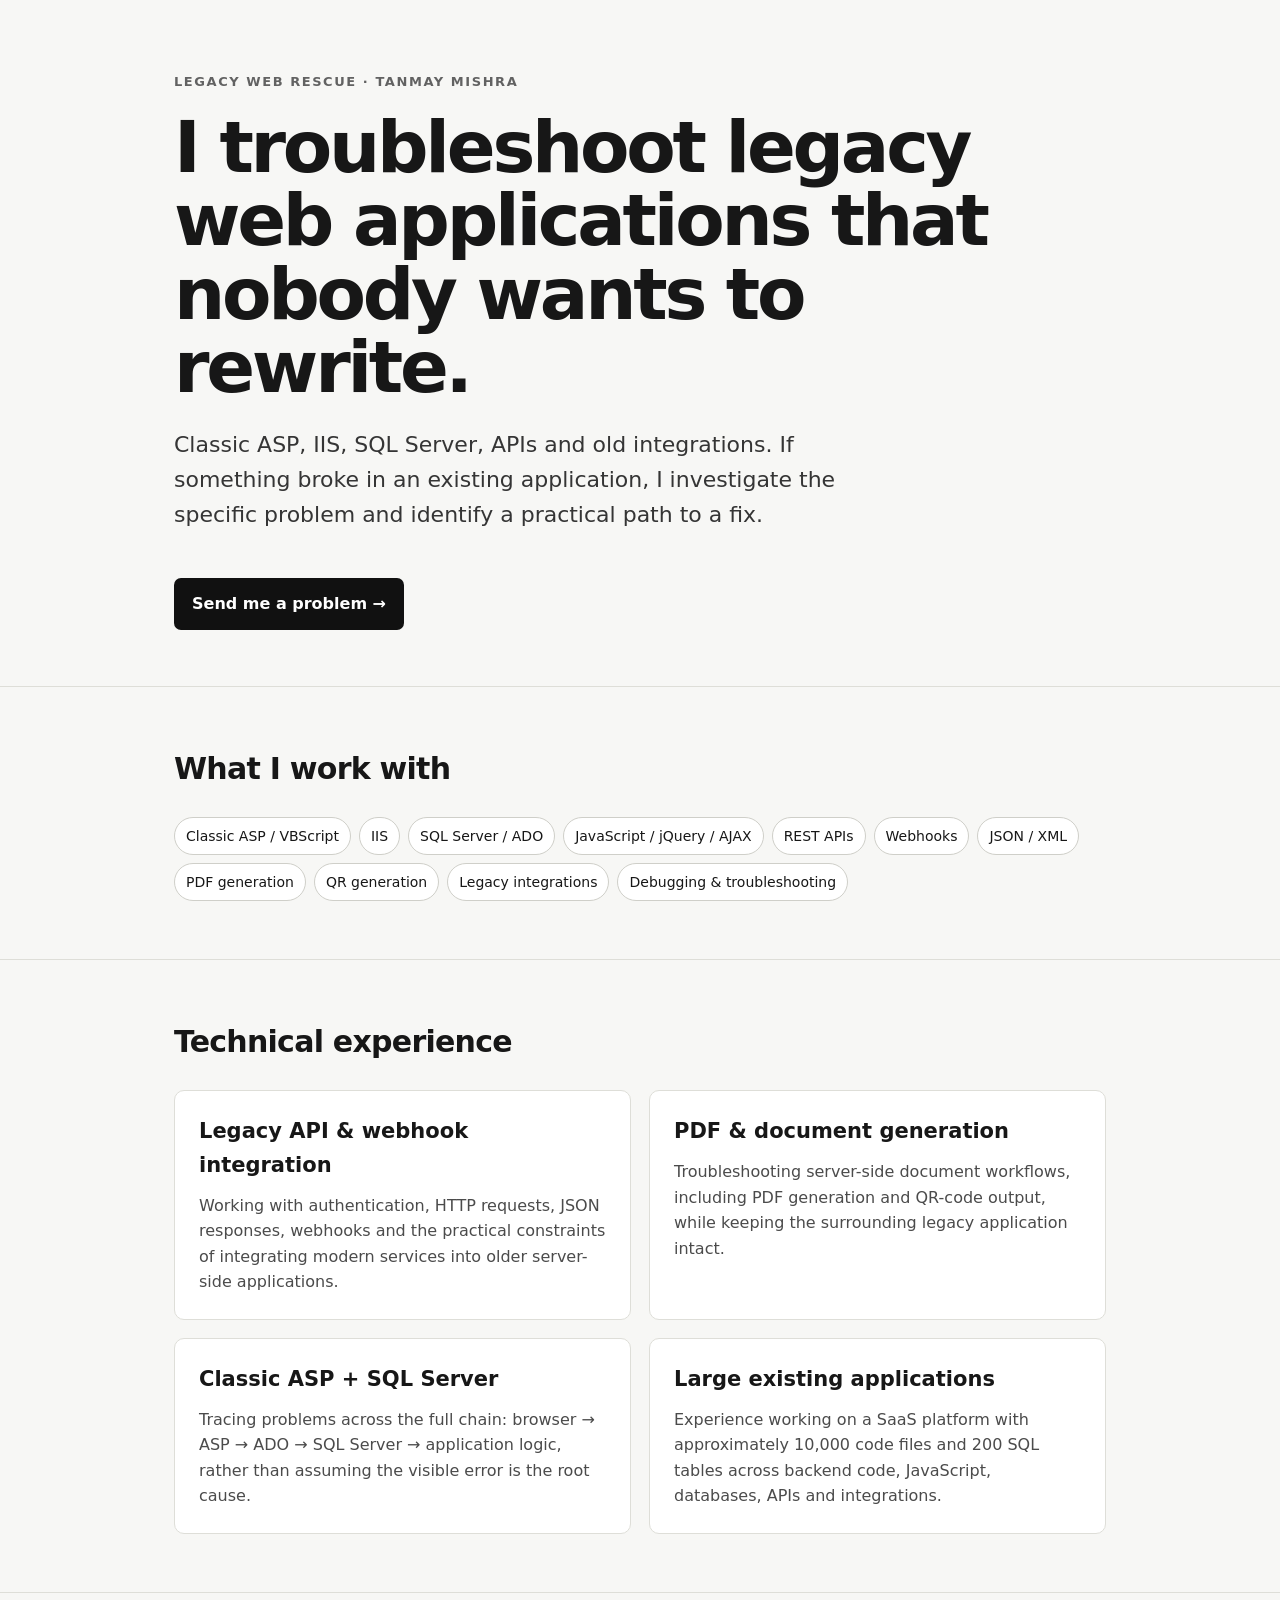
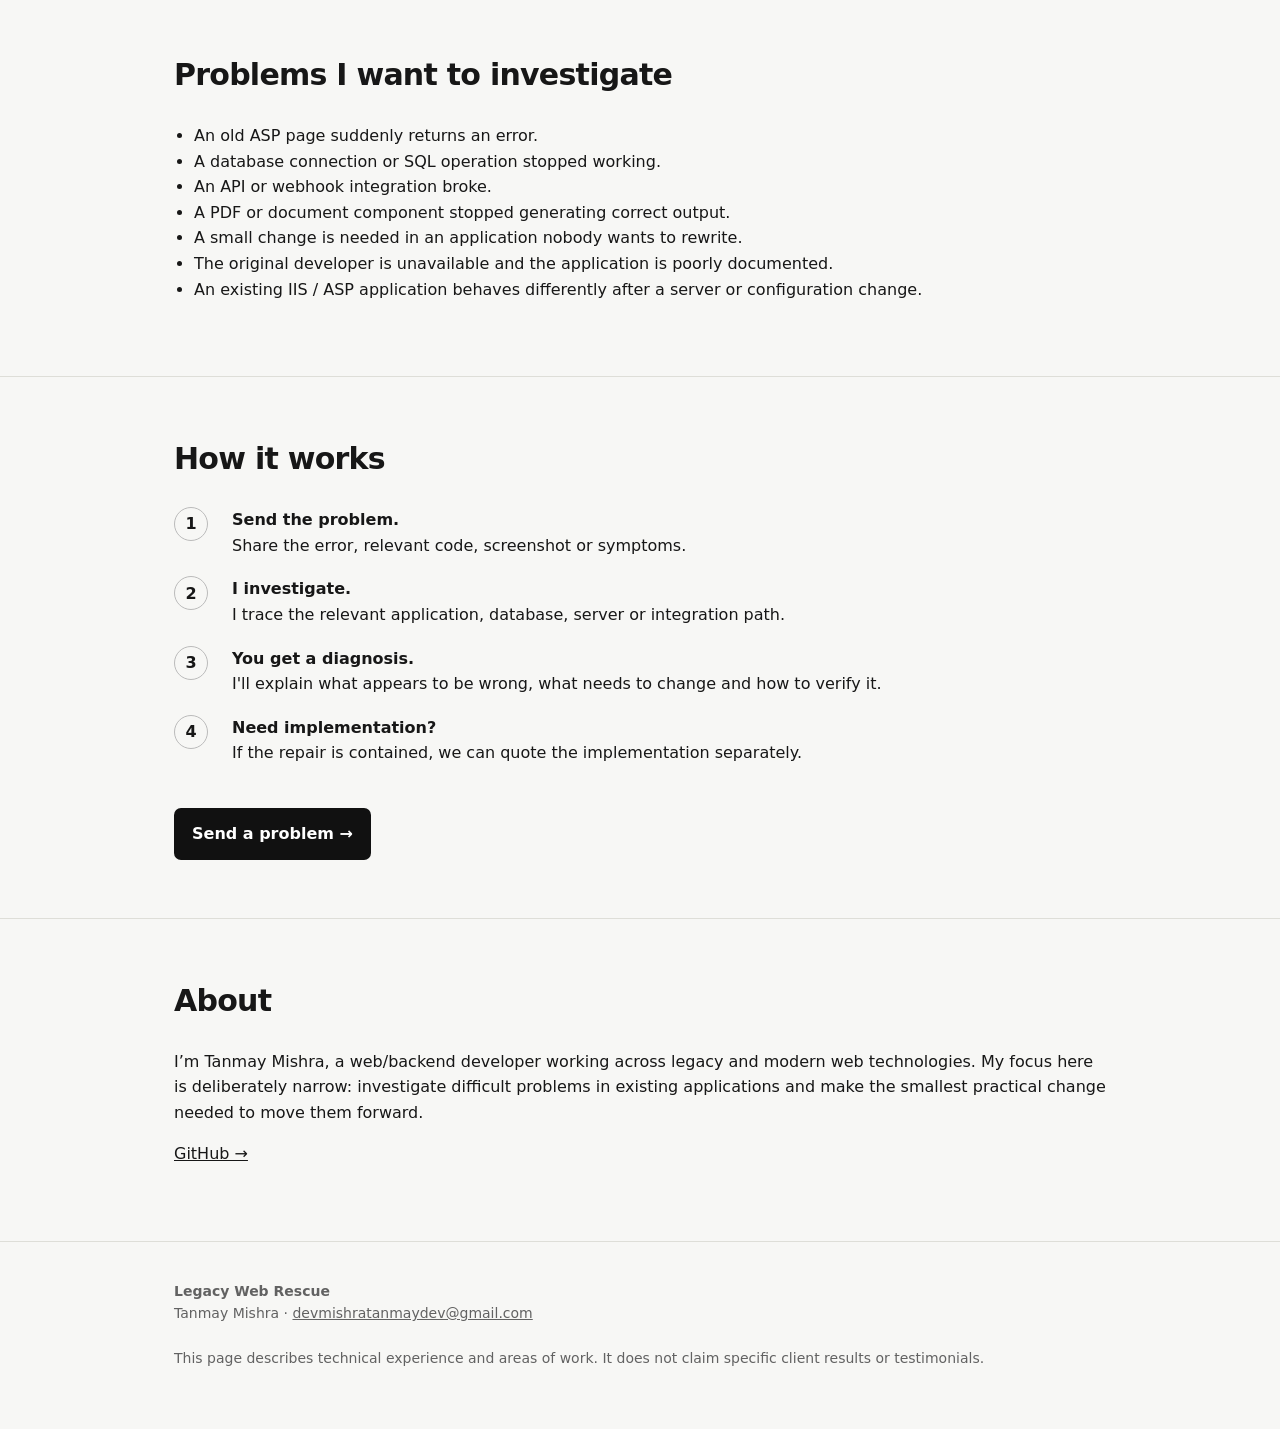
==== index.html @ bb003bd9 "Portfolio first version" ====
<!doctype html>
<html lang="en">
<head>
  <meta charset="utf-8">
  <meta name="viewport" content="width=device-width, initial-scale=1">
  <title>Legacy Web Rescue — Tanmay Mishra</title>
  <meta name="description" content="Troubleshooting difficult Classic ASP, IIS, SQL Server and legacy web application problems.">
  <style>
    :root { --bg:#f7f7f5; --ink:#171717; --muted:#626262; --card:#fff; --line:#deded8; --accent:#111; }
    * { box-sizing:border-box; }
    body { margin:0; font-family:Inter,system-ui,-apple-system,BlinkMacSystemFont,"Segoe UI",sans-serif; color:var(--ink); background:var(--bg); line-height:1.6; }
    .wrap { max-width:980px; margin:auto; padding:0 24px; }
    header { padding:72px 0 56px; border-bottom:1px solid var(--line); }
    .eyebrow { font-size:13px; font-weight:700; letter-spacing:.12em; text-transform:uppercase; color:var(--muted); }
    h1 { font-size:clamp(42px,7vw,72px); line-height:1.02; letter-spacing:-.045em; margin:18px 0 22px; max-width:820px; }
    .lead { font-size:22px; max-width:720px; color:#353535; }
    .cta { display:inline-block; margin-top:24px; padding:13px 18px; background:var(--accent); color:white; text-decoration:none; border-radius:7px; font-weight:700; }
    section { padding:58px 0; border-bottom:1px solid var(--line); }
    h2 { font-size:30px; letter-spacing:-.025em; margin:0 0 24px; }
    h3 { margin:0 0 10px; font-size:21px; }
    .grid { display:grid; grid-template-columns:repeat(2,1fr); gap:18px; }
    .card { background:var(--card); border:1px solid var(--line); border-radius:10px; padding:24px; }
    .card p { margin:8px 0 0; color:#4b4b4b; }
    ul { padding-left:20px; }
    .tags { display:flex; flex-wrap:wrap; gap:8px; }
    .tag { border:1px solid #cfcfc9; background:#fff; border-radius:999px; padding:7px 11px; font-size:14px; }
    .steps { counter-reset:step; }
    .step { display:grid; grid-template-columns:42px 1fr; gap:16px; margin:18px 0; }
    .num { width:34px; height:34px; border:1px solid #bbb; border-radius:50%; display:grid; place-items:center; font-weight:700; }
    footer { padding:38px 0 60px; color:var(--muted); font-size:14px; }
    a { color:inherit; }
    @media(max-width:700px){ .grid{grid-template-columns:1fr;} header{padding-top:48px;} .lead{font-size:19px;} }
  </style>
</head>
<body>
<header>
  <div class="wrap">
    <div class="eyebrow">Legacy Web Rescue · Tanmay Mishra</div>
    <h1>I troubleshoot legacy web applications that nobody wants to rewrite.</h1>
    <p class="lead">Classic ASP, IIS, SQL Server, APIs and old integrations. If something broke in an existing application, I investigate the specific problem and identify a practical path to a fix.</p>
    <a class="cta" href="mailto:devmishratanmaydev@gmail.com?subject=Legacy%20Web%20Problem">Send me a problem →</a>
  </div>
</header>

<section>
  <div class="wrap">
    <h2>What I work with</h2>
    <div class="tags">
      <span class="tag">Classic ASP / VBScript</span><span class="tag">IIS</span>
      <span class="tag">SQL Server / ADO</span><span class="tag">JavaScript / jQuery / AJAX</span>
      <span class="tag">REST APIs</span><span class="tag">Webhooks</span>
      <span class="tag">JSON / XML</span><span class="tag">PDF generation</span>
      <span class="tag">QR generation</span><span class="tag">Legacy integrations</span>
      <span class="tag">Debugging & troubleshooting</span>
    </div>
  </div>
</section>

<section>
  <div class="wrap">
    <h2>Technical experience</h2>
    <div class="grid">
      <article class="card">
        <h3>Legacy API & webhook integration</h3>
        <p>Working with authentication, HTTP requests, JSON responses, webhooks and the practical constraints of integrating modern services into older server-side applications.</p>
      </article>
      <article class="card">
        <h3>PDF & document generation</h3>
        <p>Troubleshooting server-side document workflows, including PDF generation and QR-code output, while keeping the surrounding legacy application intact.</p>
      </article>
      <article class="card">
        <h3>Classic ASP + SQL Server</h3>
        <p>Tracing problems across the full chain: browser → ASP → ADO → SQL Server → application logic, rather than assuming the visible error is the root cause.</p>
      </article>
      <article class="card">
        <h3>Large existing applications</h3>
        <p>Experience working on a SaaS platform with approximately 10,000 code files and 200 SQL tables across backend code, JavaScript, databases, APIs and integrations.</p>
      </article>
    </div>
  </div>
</section>

<section>
  <div class="wrap">
    <h2>Problems I want to investigate</h2>
    <ul>
      <li>An old ASP page suddenly returns an error.</li>
      <li>A database connection or SQL operation stopped working.</li>
      <li>An API or webhook integration broke.</li>
      <li>A PDF or document component stopped generating correct output.</li>
      <li>A small change is needed in an application nobody wants to rewrite.</li>
      <li>The original developer is unavailable and the application is poorly documented.</li>
      <li>An existing IIS / ASP application behaves differently after a server or configuration change.</li>
    </ul>
  </div>
</section>

<section>
  <div class="wrap">
    <h2>How it works</h2>
    <div class="steps">
      <div class="step"><div class="num">1</div><div><strong>Send the problem.</strong><br>Share the error, relevant code, screenshot or symptoms.</div></div>
      <div class="step"><div class="num">2</div><div><strong>I investigate.</strong><br>I trace the relevant application, database, server or integration path.</div></div>
      <div class="step"><div class="num">3</div><div><strong>You get a diagnosis.</strong><br>I'll explain what appears to be wrong, what needs to change and how to verify it.</div></div>
      <div class="step"><div class="num">4</div><div><strong>Need implementation?</strong><br>If the repair is contained, we can quote the implementation separately.</div></div>
    </div>
    <a class="cta" href="mailto:devmishratanmaydev@gmail.com?subject=Legacy%20Web%20Problem">Send a problem →</a>
  </div>
</section>

<section>
  <div class="wrap">
    <h2>About</h2>
    <p>I’m Tanmay Mishra, a web/backend developer working across legacy and modern web technologies. My focus here is deliberately narrow: investigate difficult problems in existing applications and make the smallest practical change needed to move them forward.</p>
    <p><a href="https://github.com/TanmayMishra22" target="_blank" rel="noopener">GitHub →</a></p>
  </div>
</section>

<footer>
  <div class="wrap">
    <strong>Legacy Web Rescue</strong><br>
    Tanmay Mishra · <a href="mailto:devmishratanmaydev@gmail.com">devmishratanmaydev@gmail.com</a><br><br>
    This page describes technical experience and areas of work. It does not claim specific client results or testimonials.
  </div>
</footer>
</body>
</html>
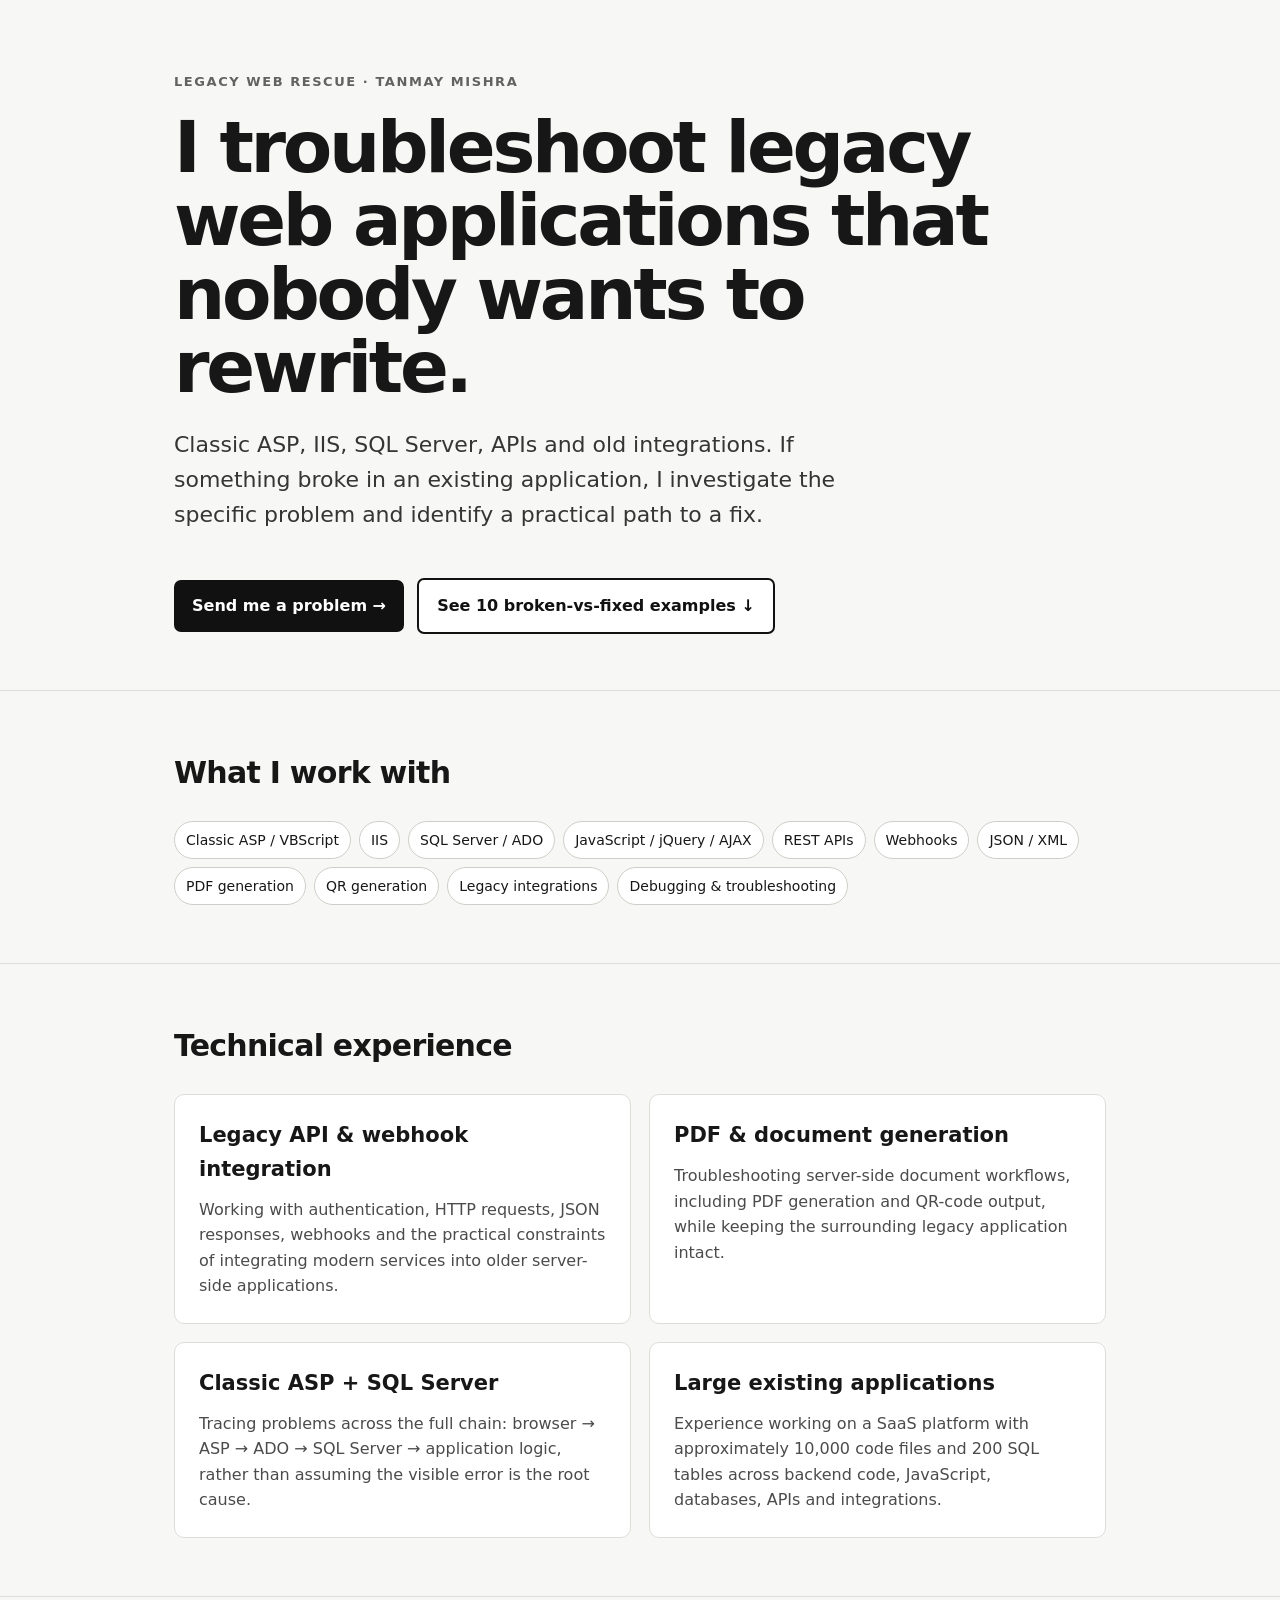
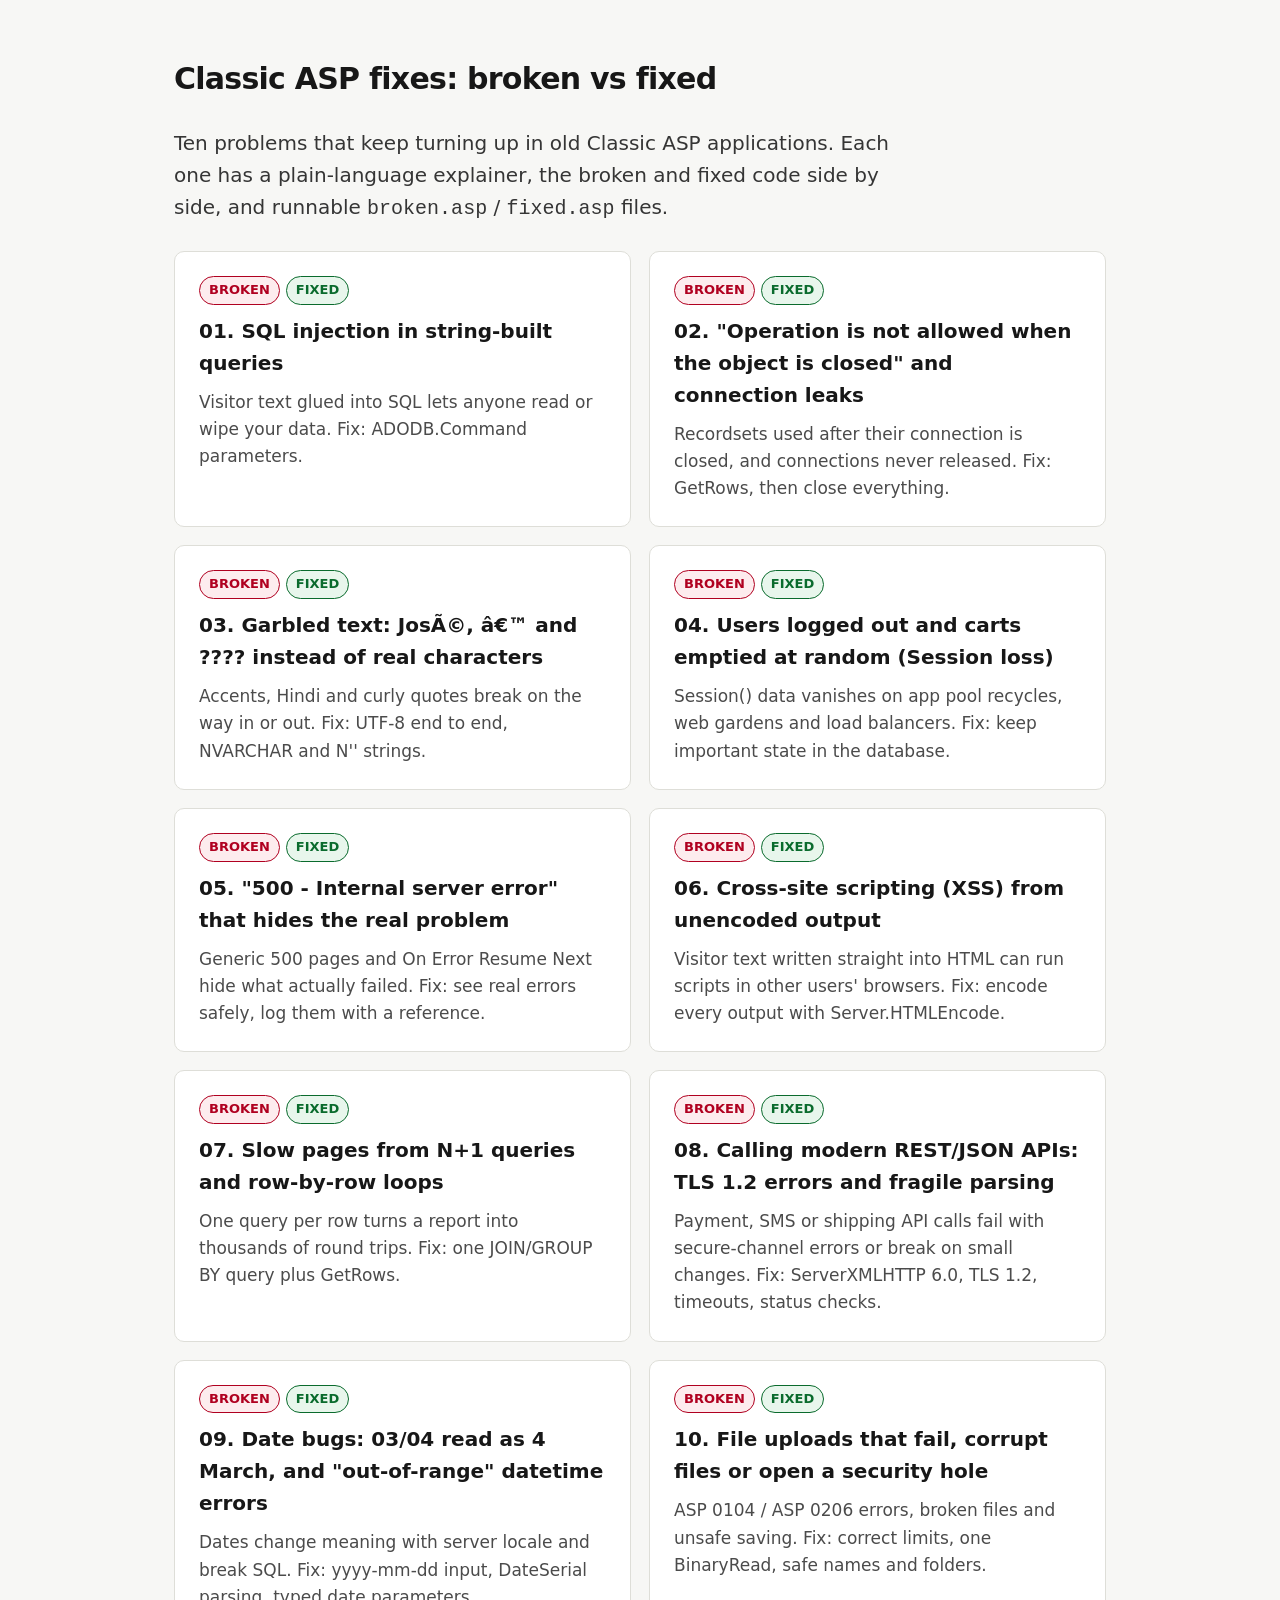
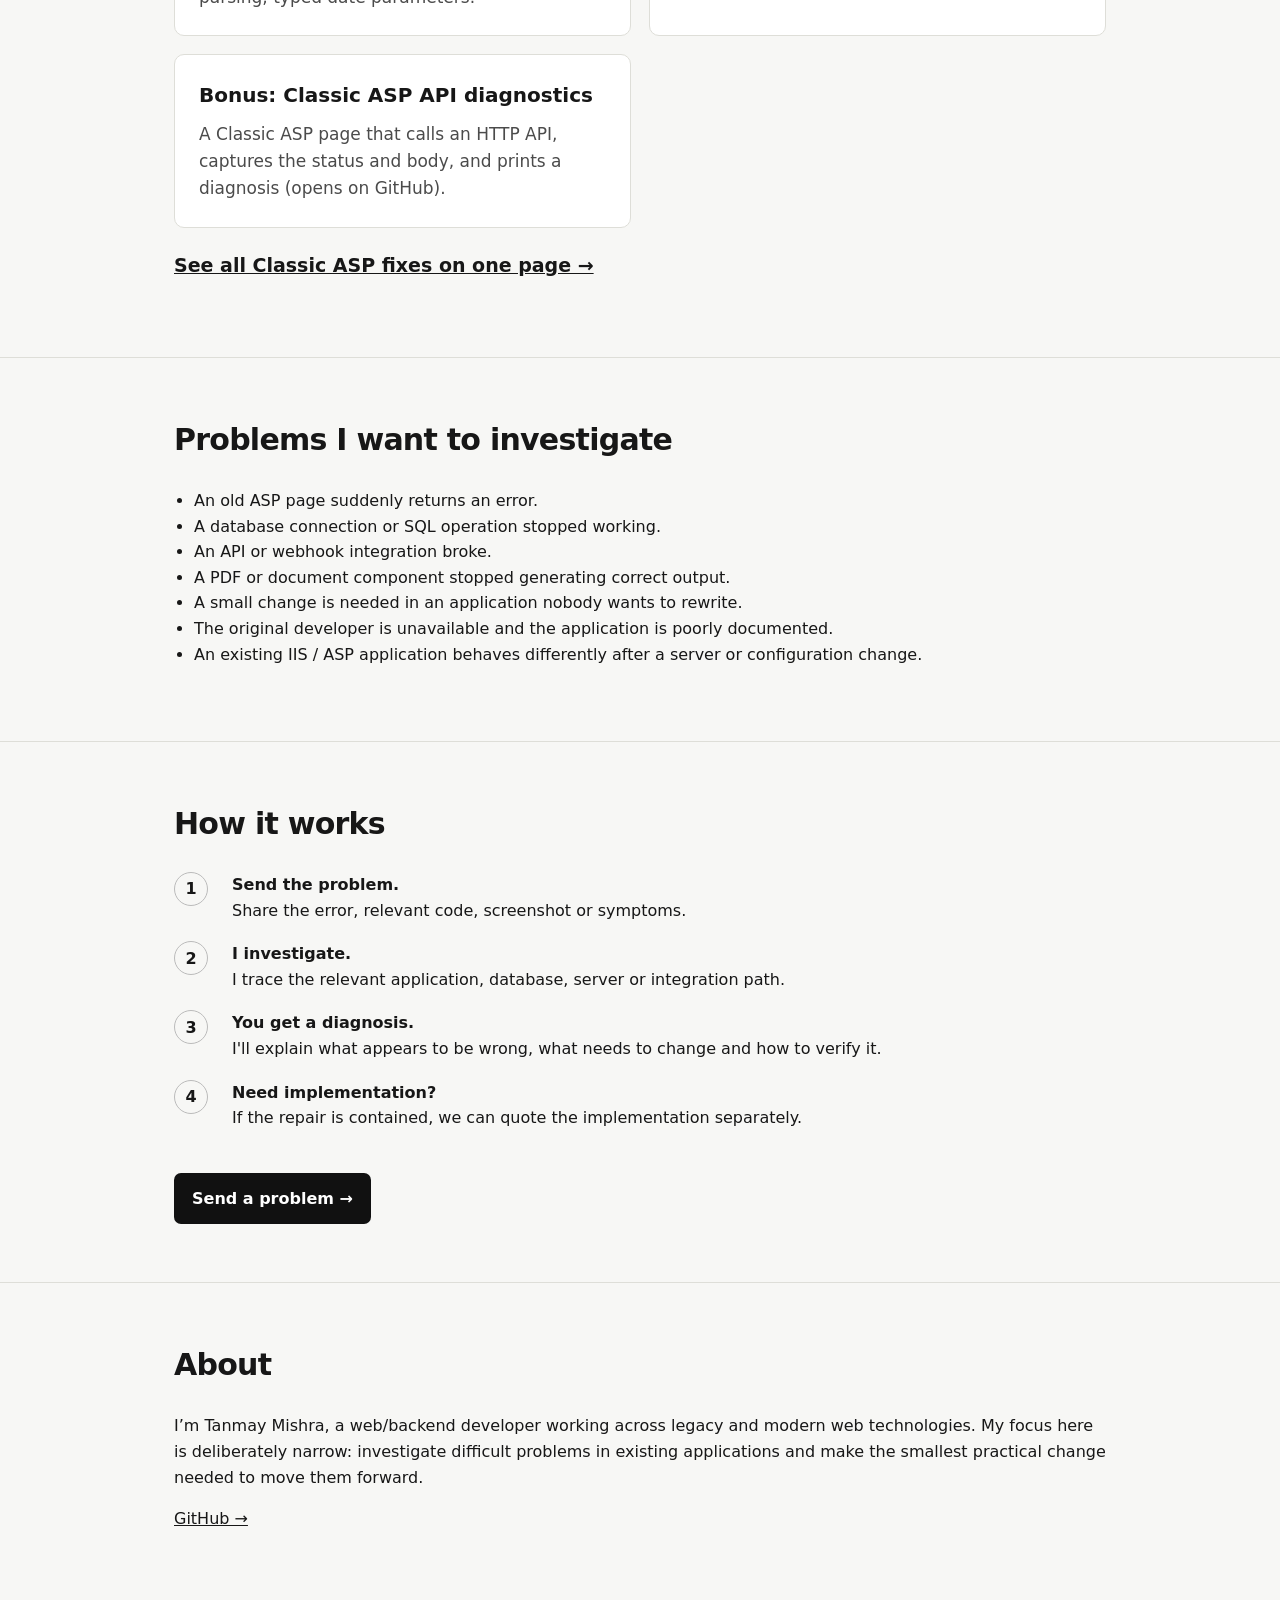
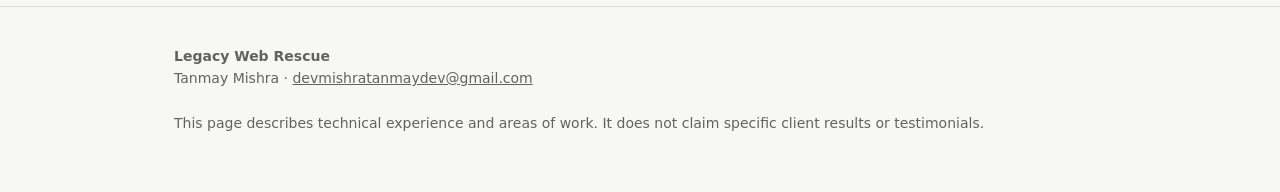
==== commit 1571d78c: "Home page + README: add 'Classic ASP fixes: broken vs fixed' section linking all 10 examples" ====
--- a/index.html
+++ b/index.html
@@ -29,6 +29,14 @@
     .num { width:34px; height:34px; border:1px solid #bbb; border-radius:50%; display:grid; place-items:center; font-weight:700; }
     footer { padding:38px 0 60px; color:var(--muted); font-size:14px; }
     a { color:inherit; }
+    a.card { display:block; text-decoration:none; color:inherit; }
+    a.card:hover { border-color:#111; }
+    a.card h3 { font-size:20px; }
+    a.card p { font-size:17px; }
+    .fixbadge { display:inline-block; font-size:13px; font-weight:800; padding:3px 9px; border-radius:999px; margin-right:6px; }
+    .fixbadge.bad { background:#fdecee; color:#b00020; border:1px solid #b00020; }
+    .fixbadge.good { background:#e8f6ec; color:#0a6b2d; border:1px solid #0a6b2d; }
+    .more { margin-top:22px; font-size:19px; font-weight:700; }
     @media(max-width:700px){ .grid{grid-template-columns:1fr;} header{padding-top:48px;} .lead{font-size:19px;} }
   </style>
 </head>
@@ -39,6 +47,7 @@
     <h1>I troubleshoot legacy web applications that nobody wants to rewrite.</h1>
     <p class="lead">Classic ASP, IIS, SQL Server, APIs and old integrations. If something broke in an existing application, I investigate the specific problem and identify a practical path to a fix.</p>
     <a class="cta" href="mailto:devmishratanmaydev@gmail.com?subject=Legacy%20Web%20Problem">Send me a problem →</a>
+    <a class="cta" href="#fixes" style="background:#fff;color:#111;border:2px solid #111;margin-left:8px">See 10 broken-vs-fixed examples ↓</a>
   </div>
 </header>
 
@@ -77,6 +86,70 @@
         <p>Experience working on a SaaS platform with approximately 10,000 code files and 200 SQL tables across backend code, JavaScript, databases, APIs and integrations.</p>
       </article>
     </div>
+  </div>
+</section>
+
+<section id="fixes">
+  <div class="wrap">
+    <h2>Classic ASP fixes: broken vs fixed</h2>
+    <p class="lead" style="font-size:20px;margin-bottom:26px">Ten problems that keep turning up in old Classic ASP applications. Each one has a plain-language explainer, the broken and fixed code side by side, and runnable <code>broken.asp</code> / <code>fixed.asp</code> files.</p>
+    <div class="grid">
+      <a class="card" href="examples/01-sql-injection/">
+        <div><span class="fixbadge bad">BROKEN</span><span class="fixbadge good">FIXED</span></div>
+        <h3 style="margin-top:10px">01. SQL injection in string-built queries</h3>
+        <p>Visitor text glued into SQL lets anyone read or wipe your data. Fix: ADODB.Command parameters.</p>
+      </a>
+      <a class="card" href="examples/02-closed-recordset-leaks/">
+        <div><span class="fixbadge bad">BROKEN</span><span class="fixbadge good">FIXED</span></div>
+        <h3 style="margin-top:10px">02. "Operation is not allowed when the object is closed" and connection leaks</h3>
+        <p>Recordsets used after their connection is closed, and connections never released. Fix: GetRows, then close everything.</p>
+      </a>
+      <a class="card" href="examples/03-unicode-utf8/">
+        <div><span class="fixbadge bad">BROKEN</span><span class="fixbadge good">FIXED</span></div>
+        <h3 style="margin-top:10px">03. Garbled text: JosÃ©, â€™ and ???? instead of real characters</h3>
+        <p>Accents, Hindi and curly quotes break on the way in or out. Fix: UTF-8 end to end, NVARCHAR and N'' strings.</p>
+      </a>
+      <a class="card" href="examples/04-session-loss/">
+        <div><span class="fixbadge bad">BROKEN</span><span class="fixbadge good">FIXED</span></div>
+        <h3 style="margin-top:10px">04. Users logged out and carts emptied at random (Session loss)</h3>
+        <p>Session() data vanishes on app pool recycles, web gardens and load balancers. Fix: keep important state in the database.</p>
+      </a>
+      <a class="card" href="examples/05-hidden-500-errors/">
+        <div><span class="fixbadge bad">BROKEN</span><span class="fixbadge good">FIXED</span></div>
+        <h3 style="margin-top:10px">05. "500 - Internal server error" that hides the real problem</h3>
+        <p>Generic 500 pages and On Error Resume Next hide what actually failed. Fix: see real errors safely, log them with a reference.</p>
+      </a>
+      <a class="card" href="examples/06-xss-output-encoding/">
+        <div><span class="fixbadge bad">BROKEN</span><span class="fixbadge good">FIXED</span></div>
+        <h3 style="margin-top:10px">06. Cross-site scripting (XSS) from unencoded output</h3>
+        <p>Visitor text written straight into HTML can run scripts in other users' browsers. Fix: encode every output with Server.HTMLEncode.</p>
+      </a>
+      <a class="card" href="examples/07-n-plus-1-slow-pages/">
+        <div><span class="fixbadge bad">BROKEN</span><span class="fixbadge good">FIXED</span></div>
+        <h3 style="margin-top:10px">07. Slow pages from N+1 queries and row-by-row loops</h3>
+        <p>One query per row turns a report into thousands of round trips. Fix: one JOIN/GROUP BY query plus GetRows.</p>
+      </a>
+      <a class="card" href="examples/08-rest-api-tls12/">
+        <div><span class="fixbadge bad">BROKEN</span><span class="fixbadge good">FIXED</span></div>
+        <h3 style="margin-top:10px">08. Calling modern REST/JSON APIs: TLS 1.2 errors and fragile parsing</h3>
+        <p>Payment, SMS or shipping API calls fail with secure-channel errors or break on small changes. Fix: ServerXMLHTTP 6.0, TLS 1.2, timeouts, status checks.</p>
+      </a>
+      <a class="card" href="examples/09-dates-locale/">
+        <div><span class="fixbadge bad">BROKEN</span><span class="fixbadge good">FIXED</span></div>
+        <h3 style="margin-top:10px">09. Date bugs: 03/04 read as 4 March, and "out-of-range" datetime errors</h3>
+        <p>Dates change meaning with server locale and break SQL. Fix: yyyy-mm-dd input, DateSerial parsing, typed date parameters.</p>
+      </a>
+      <a class="card" href="examples/10-file-upload/">
+        <div><span class="fixbadge bad">BROKEN</span><span class="fixbadge good">FIXED</span></div>
+        <h3 style="margin-top:10px">10. File uploads that fail, corrupt files or open a security hole</h3>
+        <p>ASP 0104 / ASP 0206 errors, broken files and unsafe saving. Fix: correct limits, one BinaryRead, safe names and folders.</p>
+      </a>
+      <a class="card" href="https://github.com/TanmayMishra22/Legacy-ASP-Rescue/tree/main/examples/classic-asp-api-diagnostics" target="_blank" rel="noopener">
+        <h3>Bonus: Classic ASP API diagnostics</h3>
+        <p>A Classic ASP page that calls an HTTP API, captures the status and body, and prints a diagnosis (opens on GitHub).</p>
+      </a>
+    </div>
+    <p class="more"><a href="examples/">See all Classic ASP fixes on one page &rarr;</a></p>
   </div>
 </section>
 
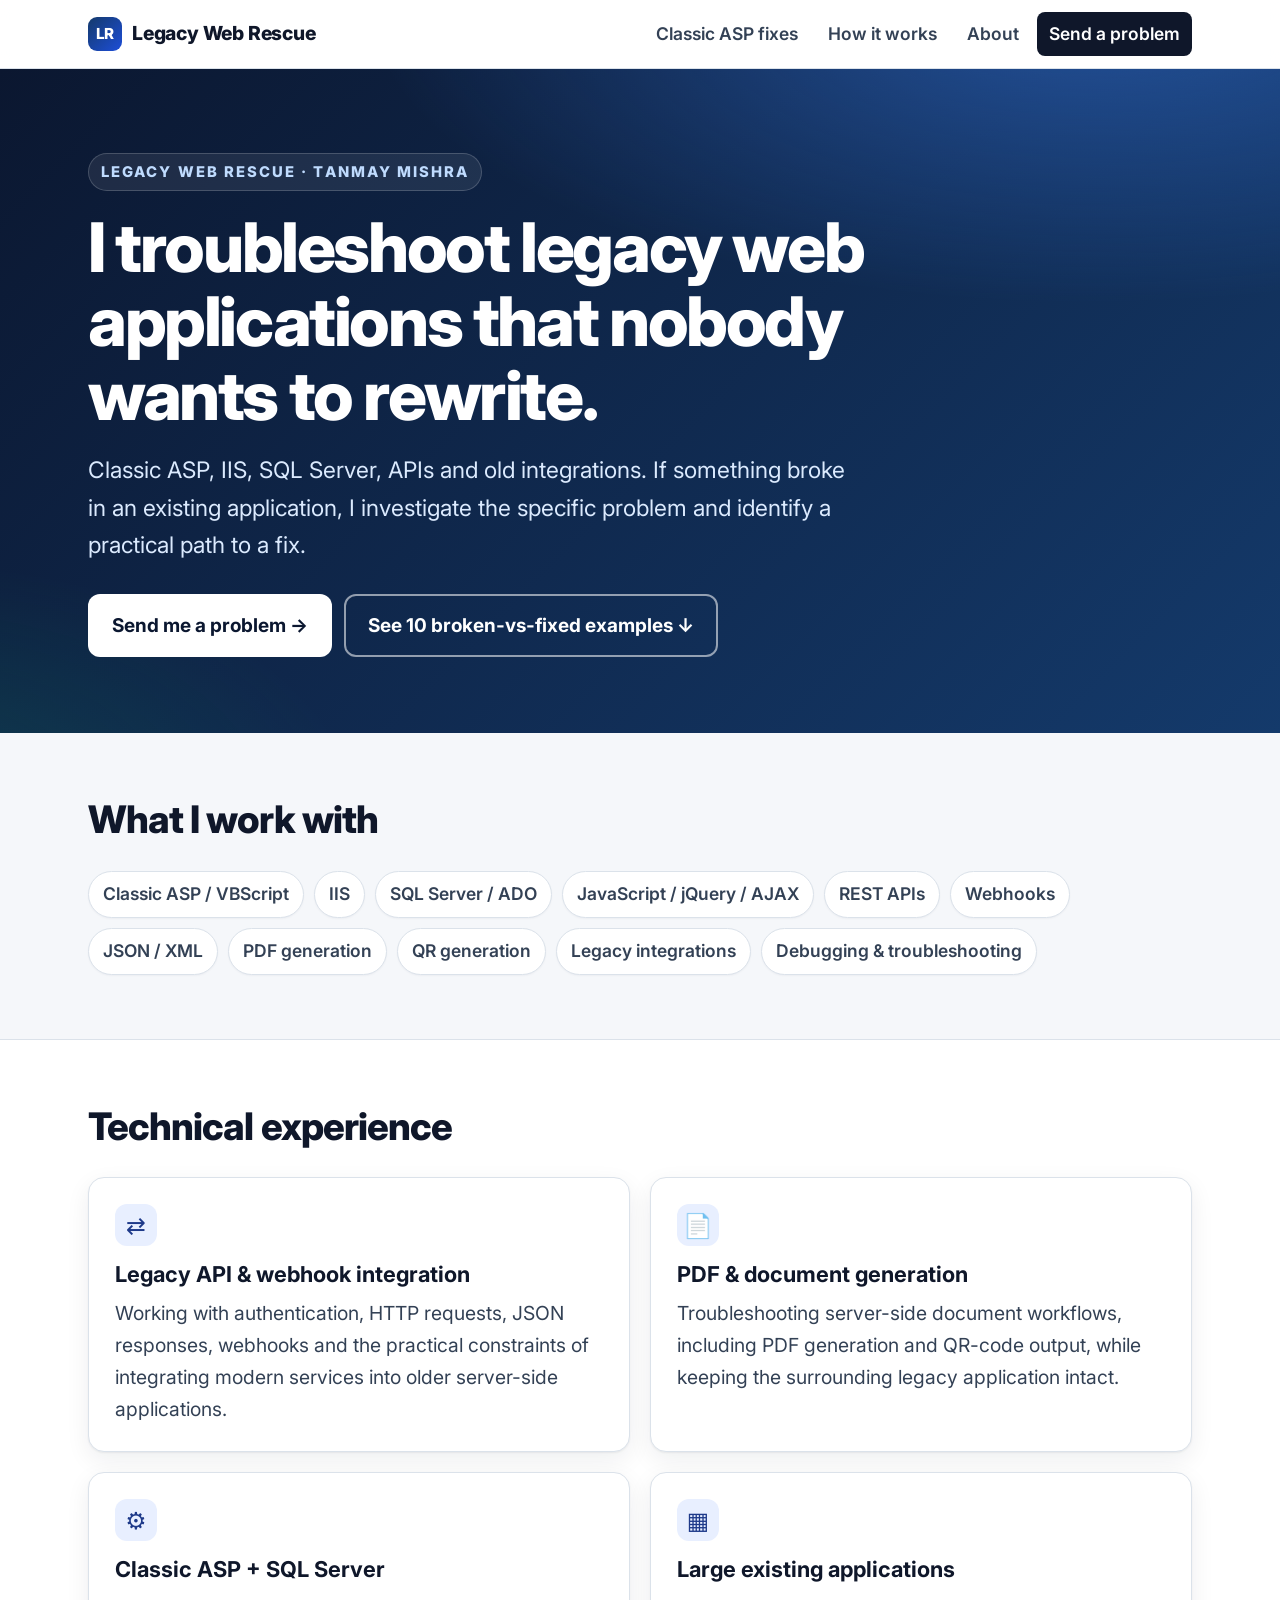
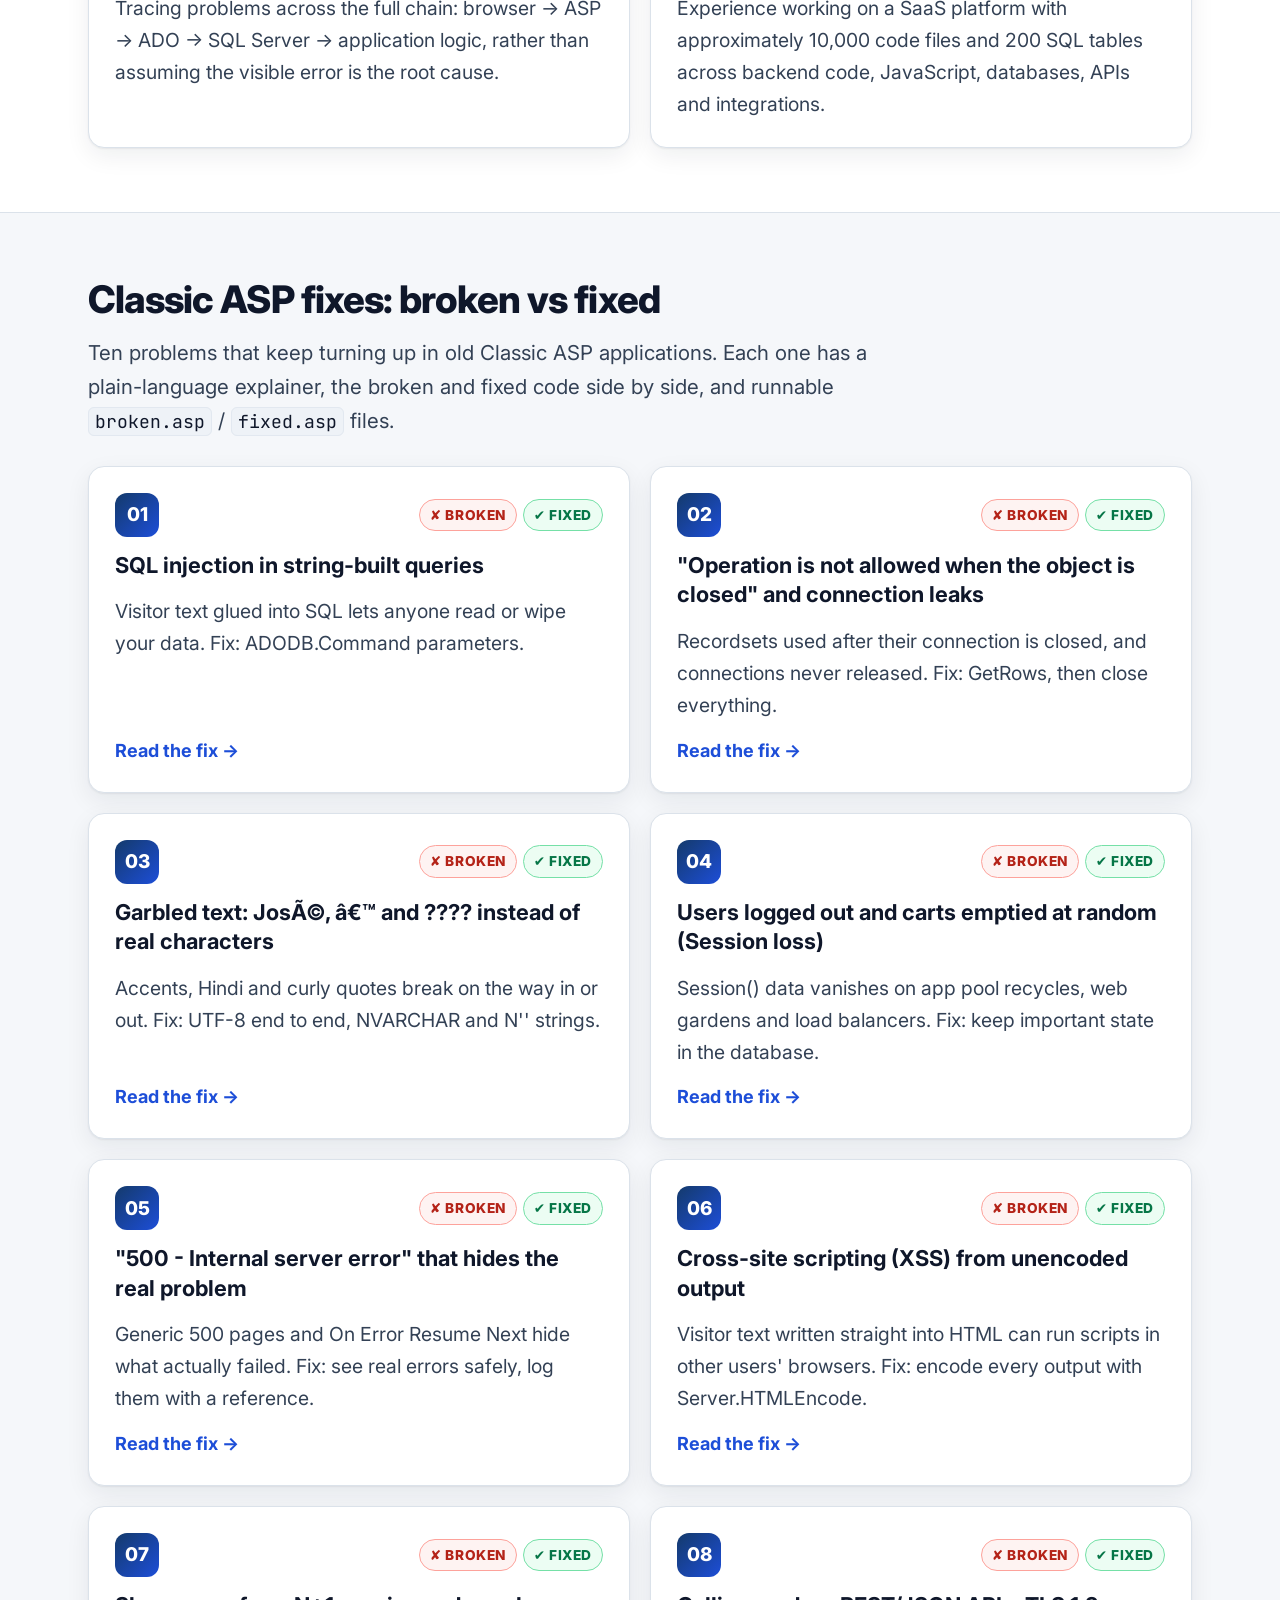
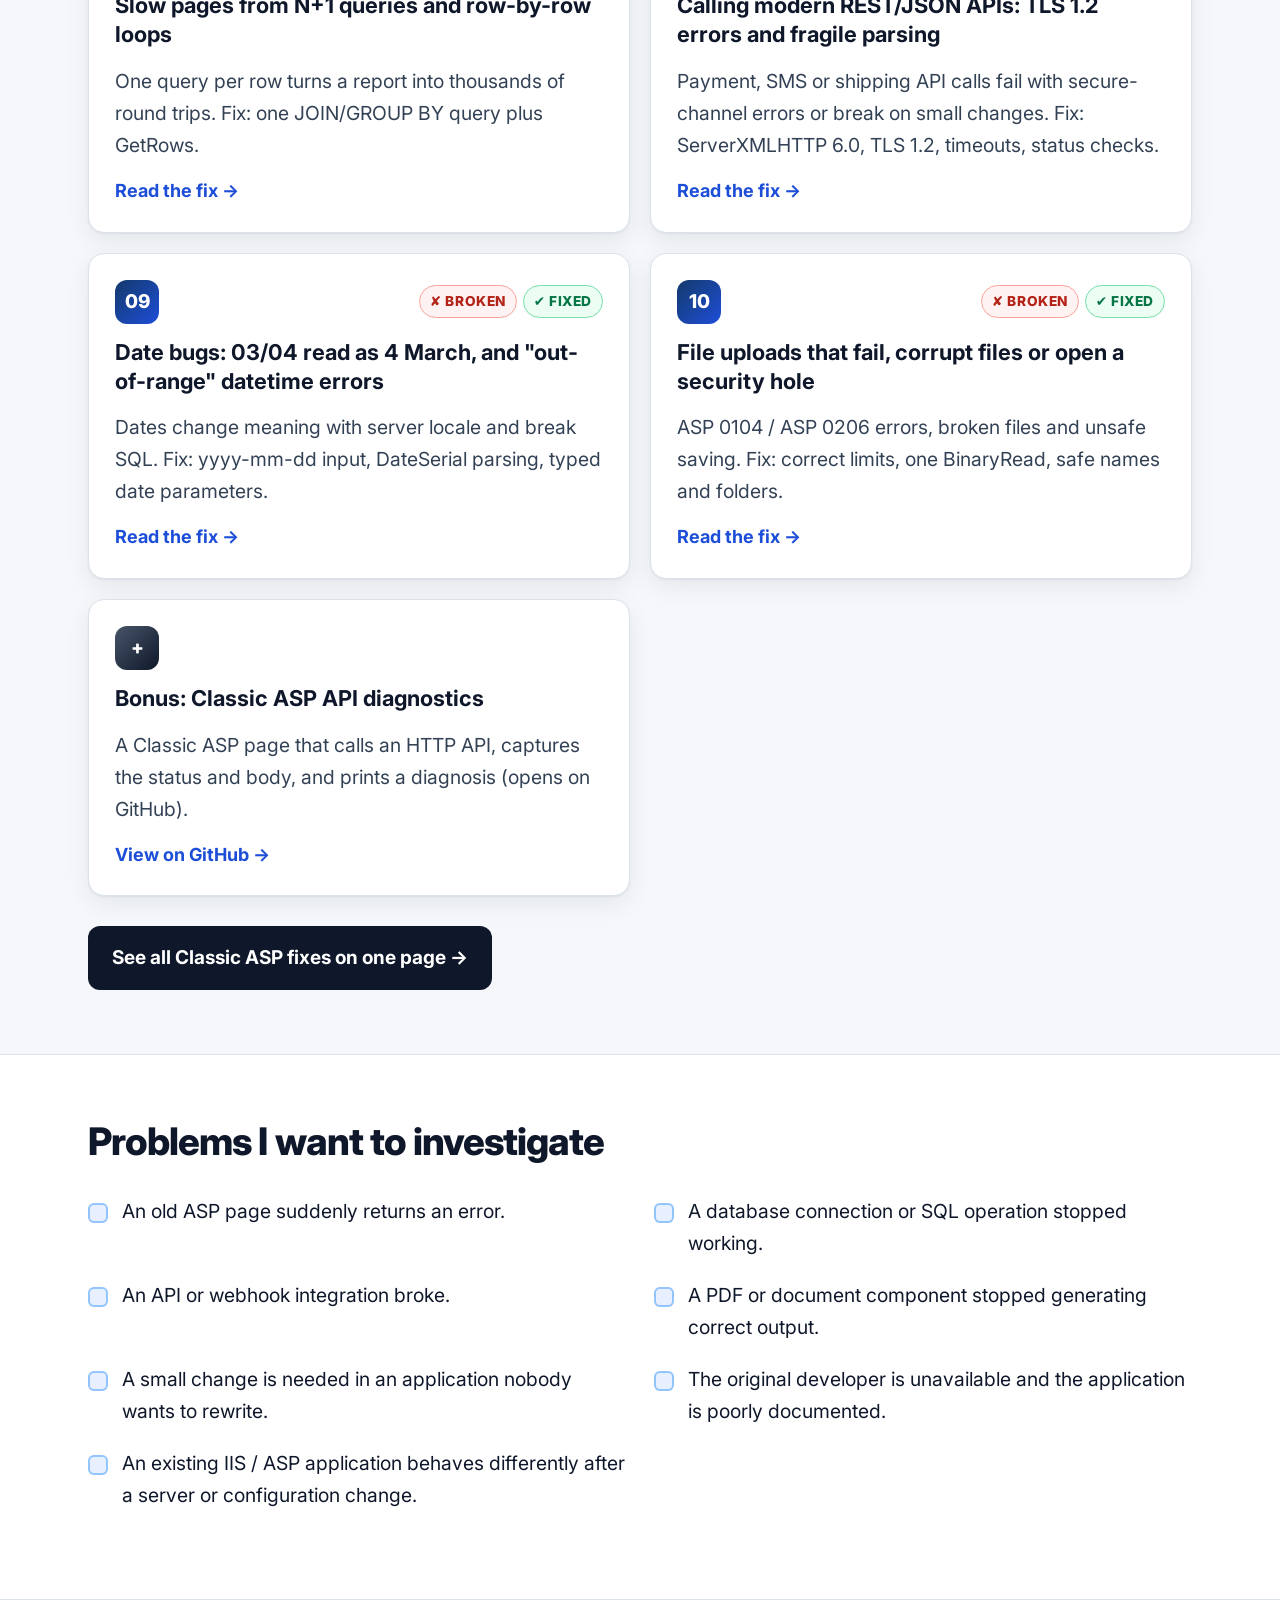
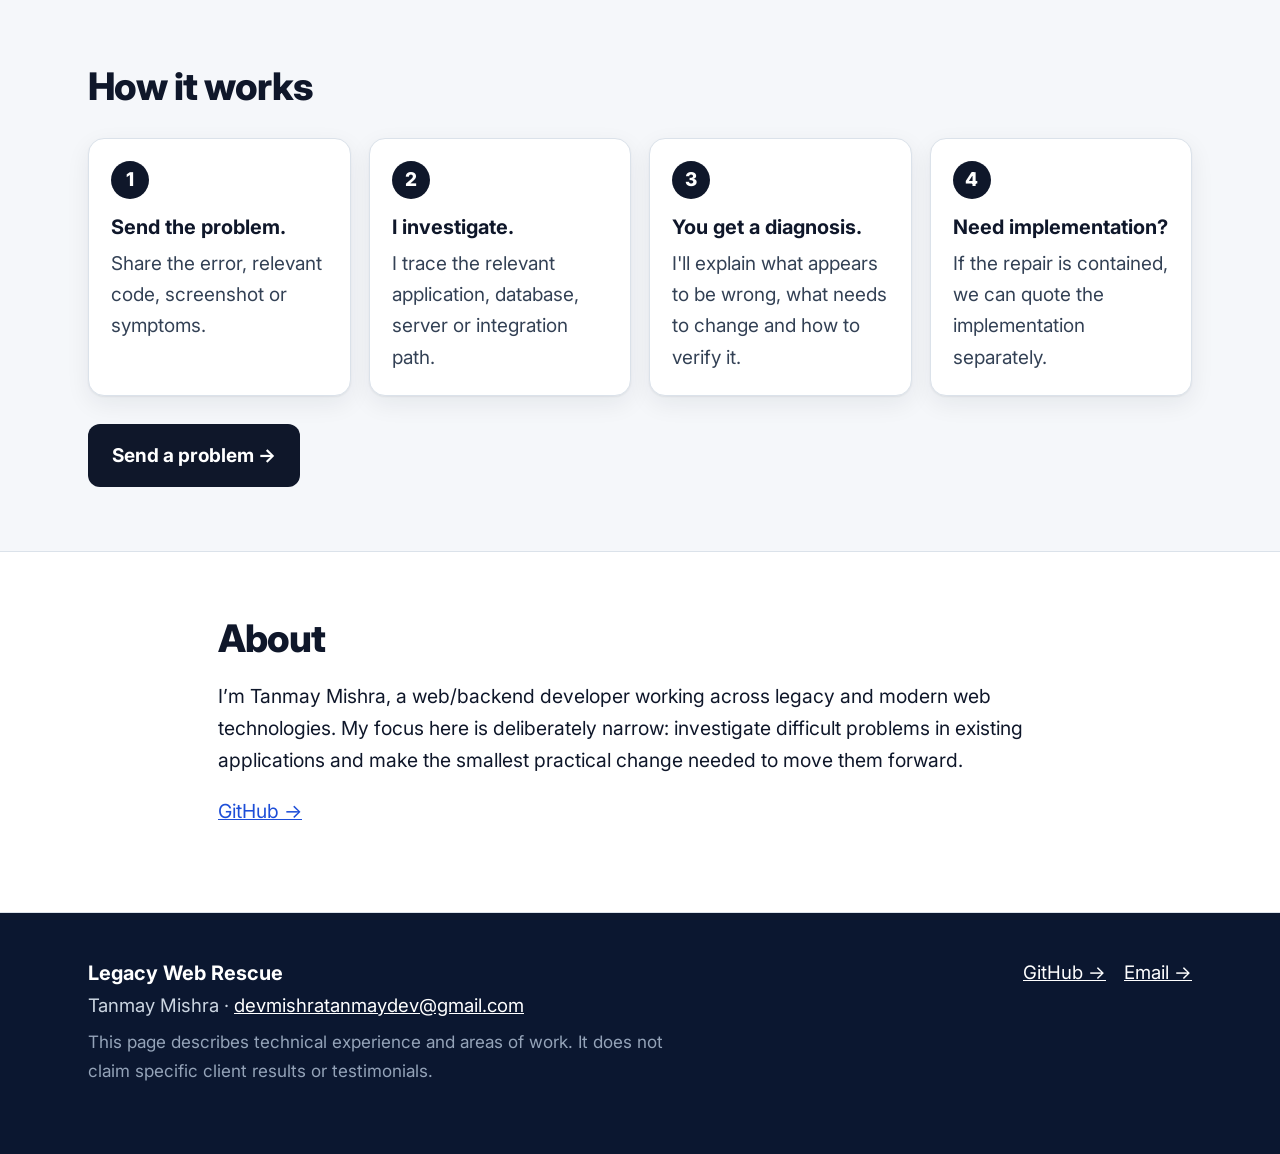
==== commit 21ef370d: "Design refresh: shared design system, new hero/nav/footer, polished cards (1/4)" ====
--- a/index.html
+++ b/index.html
@@ -1,200 +1,162 @@
 <!doctype html>
 <html lang="en">
 <head>
-  <meta charset="utf-8">
-  <meta name="viewport" content="width=device-width, initial-scale=1">
-  <title>Legacy Web Rescue — Tanmay Mishra</title>
-  <meta name="description" content="Troubleshooting difficult Classic ASP, IIS, SQL Server and legacy web application problems.">
-  <style>
-    :root { --bg:#f7f7f5; --ink:#171717; --muted:#626262; --card:#fff; --line:#deded8; --accent:#111; }
-    * { box-sizing:border-box; }
-    body { margin:0; font-family:Inter,system-ui,-apple-system,BlinkMacSystemFont,"Segoe UI",sans-serif; color:var(--ink); background:var(--bg); line-height:1.6; }
-    .wrap { max-width:980px; margin:auto; padding:0 24px; }
-    header { padding:72px 0 56px; border-bottom:1px solid var(--line); }
-    .eyebrow { font-size:13px; font-weight:700; letter-spacing:.12em; text-transform:uppercase; color:var(--muted); }
-    h1 { font-size:clamp(42px,7vw,72px); line-height:1.02; letter-spacing:-.045em; margin:18px 0 22px; max-width:820px; }
-    .lead { font-size:22px; max-width:720px; color:#353535; }
-    .cta { display:inline-block; margin-top:24px; padding:13px 18px; background:var(--accent); color:white; text-decoration:none; border-radius:7px; font-weight:700; }
-    section { padding:58px 0; border-bottom:1px solid var(--line); }
-    h2 { font-size:30px; letter-spacing:-.025em; margin:0 0 24px; }
-    h3 { margin:0 0 10px; font-size:21px; }
-    .grid { display:grid; grid-template-columns:repeat(2,1fr); gap:18px; }
-    .card { background:var(--card); border:1px solid var(--line); border-radius:10px; padding:24px; }
-    .card p { margin:8px 0 0; color:#4b4b4b; }
-    ul { padding-left:20px; }
-    .tags { display:flex; flex-wrap:wrap; gap:8px; }
-    .tag { border:1px solid #cfcfc9; background:#fff; border-radius:999px; padding:7px 11px; font-size:14px; }
-    .steps { counter-reset:step; }
-    .step { display:grid; grid-template-columns:42px 1fr; gap:16px; margin:18px 0; }
-    .num { width:34px; height:34px; border:1px solid #bbb; border-radius:50%; display:grid; place-items:center; font-weight:700; }
-    footer { padding:38px 0 60px; color:var(--muted); font-size:14px; }
-    a { color:inherit; }
-    a.card { display:block; text-decoration:none; color:inherit; }
-    a.card:hover { border-color:#111; }
-    a.card h3 { font-size:20px; }
-    a.card p { font-size:17px; }
-    .fixbadge { display:inline-block; font-size:13px; font-weight:800; padding:3px 9px; border-radius:999px; margin-right:6px; }
-    .fixbadge.bad { background:#fdecee; color:#b00020; border:1px solid #b00020; }
-    .fixbadge.good { background:#e8f6ec; color:#0a6b2d; border:1px solid #0a6b2d; }
-    .more { margin-top:22px; font-size:19px; font-weight:700; }
-    @media(max-width:700px){ .grid{grid-template-columns:1fr;} header{padding-top:48px;} .lead{font-size:19px;} }
-  </style>
+<meta charset="utf-8">
+<meta name="viewport" content="width=device-width, initial-scale=1">
+<title>Legacy Web Rescue — Tanmay Mishra</title>
+<meta name="description" content="Troubleshooting difficult Classic ASP, IIS, SQL Server and legacy web application problems.">
+<meta name="theme-color" content="#0b1730">
+<link rel="preconnect" href="https://fonts.googleapis.com">
+<link rel="preconnect" href="https://fonts.gstatic.com" crossorigin>
+<link href="https://fonts.googleapis.com/css2?family=Inter:wght@400;600;700;800&family=JetBrains+Mono:wght@400;600&display=swap" rel="stylesheet">
+<link rel="stylesheet" href="examples/assets/style.css">
 </head>
 <body>
-<header>
-  <div class="wrap">
-    <div class="eyebrow">Legacy Web Rescue · Tanmay Mishra</div>
-    <h1>I troubleshoot legacy web applications that nobody wants to rewrite.</h1>
-    <p class="lead">Classic ASP, IIS, SQL Server, APIs and old integrations. If something broke in an existing application, I investigate the specific problem and identify a practical path to a fix.</p>
-    <a class="cta" href="mailto:devmishratanmaydev@gmail.com?subject=Legacy%20Web%20Problem">Send me a problem →</a>
-    <a class="cta" href="#fixes" style="background:#fff;color:#111;border:2px solid #111;margin-left:8px">See 10 broken-vs-fixed examples ↓</a>
+<a class="skip" href="#main">Skip to content</a>
+<nav class="nav" aria-label="Main"><div class="wrap">
+  <a class="brand" href="./"><span class="logo" aria-hidden="true">LR</span>Legacy Web Rescue</a>
+  <ul>
+    <li><a href="./#fixes">Classic ASP fixes</a></li>
+    <li><a href="./#how">How it works</a></li>
+    <li><a href="./#about">About</a></li>
+    <li><a class="btn-nav" href="mailto:devmishratanmaydev@gmail.com?subject=Legacy%20Web%20Problem">Send a problem</a></li>
+  </ul>
+</div></nav>
+
+<header class="hero"><div class="wrap">
+  <span class="eyebrow">Legacy Web Rescue &middot; Tanmay Mishra</span>
+  <h1>I troubleshoot legacy web applications that nobody wants to rewrite.</h1>
+  <p class="lead">Classic ASP, IIS, SQL Server, APIs and old integrations. If something broke in an existing application, I investigate the specific problem and identify a practical path to a fix.</p>
+  <div class="actions">
+    <a class="btn btn-primary" href="mailto:devmishratanmaydev@gmail.com?subject=Legacy%20Web%20Problem">Send me a problem &rarr;</a>
+    <a class="btn btn-ghost" href="#fixes">See 10 broken-vs-fixed examples &darr;</a>
   </div>
-</header>
+</div></header>
 
-<section>
-  <div class="wrap">
-    <h2>What I work with</h2>
-    <div class="tags">
-      <span class="tag">Classic ASP / VBScript</span><span class="tag">IIS</span>
-      <span class="tag">SQL Server / ADO</span><span class="tag">JavaScript / jQuery / AJAX</span>
-      <span class="tag">REST APIs</span><span class="tag">Webhooks</span>
-      <span class="tag">JSON / XML</span><span class="tag">PDF generation</span>
-      <span class="tag">QR generation</span><span class="tag">Legacy integrations</span>
-      <span class="tag">Debugging & troubleshooting</span>
-    </div>
+<main id="main">
+<section><div class="wrap">
+  <div class="section-head"><h2>What I work with</h2></div>
+  <div class="tags"><span class="tag">Classic ASP / VBScript</span><span class="tag">IIS</span><span class="tag">SQL Server / ADO</span><span class="tag">JavaScript / jQuery / AJAX</span><span class="tag">REST APIs</span><span class="tag">Webhooks</span><span class="tag">JSON / XML</span><span class="tag">PDF generation</span><span class="tag">QR generation</span><span class="tag">Legacy integrations</span><span class="tag">Debugging &amp; troubleshooting</span></div>
+</div></section>
+
+<section class="alt"><div class="wrap">
+  <div class="section-head"><h2>Technical experience</h2></div>
+  <div class="grid">
+    <article class="card"><div class="icon" aria-hidden="true">&#8644;</div><h3>Legacy API &amp; webhook integration</h3><p>Working with authentication, HTTP requests, JSON responses, webhooks and the practical constraints of integrating modern services into older server-side applications.</p></article>
+    <article class="card"><div class="icon" aria-hidden="true">&#128196;</div><h3>PDF &amp; document generation</h3><p>Troubleshooting server-side document workflows, including PDF generation and QR-code output, while keeping the surrounding legacy application intact.</p></article>
+    <article class="card"><div class="icon" aria-hidden="true">&#9881;</div><h3>Classic ASP + SQL Server</h3><p>Tracing problems across the full chain: browser → ASP → ADO → SQL Server → application logic, rather than assuming the visible error is the root cause.</p></article>
+    <article class="card"><div class="icon" aria-hidden="true">&#9638;</div><h3>Large existing applications</h3><p>Experience working on a SaaS platform with approximately 10,000 code files and 200 SQL tables across backend code, JavaScript, databases, APIs and integrations.</p></article>
   </div>
-</section>
+</div></section>
 
-<section>
-  <div class="wrap">
-    <h2>Technical experience</h2>
-    <div class="grid">
-      <article class="card">
-        <h3>Legacy API & webhook integration</h3>
-        <p>Working with authentication, HTTP requests, JSON responses, webhooks and the practical constraints of integrating modern services into older server-side applications.</p>
-      </article>
-      <article class="card">
-        <h3>PDF & document generation</h3>
-        <p>Troubleshooting server-side document workflows, including PDF generation and QR-code output, while keeping the surrounding legacy application intact.</p>
-      </article>
-      <article class="card">
-        <h3>Classic ASP + SQL Server</h3>
-        <p>Tracing problems across the full chain: browser → ASP → ADO → SQL Server → application logic, rather than assuming the visible error is the root cause.</p>
-      </article>
-      <article class="card">
-        <h3>Large existing applications</h3>
-        <p>Experience working on a SaaS platform with approximately 10,000 code files and 200 SQL tables across backend code, JavaScript, databases, APIs and integrations.</p>
-      </article>
-    </div>
+<section id="fixes"><div class="wrap">
+  <div class="section-head"><h2>Classic ASP fixes: broken vs fixed</h2>
+    <p>Ten problems that keep turning up in old Classic ASP applications. Each one has a plain-language explainer, the broken and fixed code side by side, and runnable <code>broken.asp</code> / <code>fixed.asp</code> files.</p></div>
+  <div class="grid">
+<a class="card" href="examples/01-sql-injection/">
+  <div class="card-top"><span class="num" aria-hidden="true">01</span><span class="pills"><span class="pill bad">&#10008; BROKEN</span><span class="pill good">&#10004; FIXED</span></span></div>
+  <h3>SQL injection in string-built queries</h3>
+  <p>Visitor text glued into SQL lets anyone read or wipe your data. Fix: ADODB.Command parameters.</p>
+  <span class="go">Read the fix &rarr;</span>
+</a>
+<a class="card" href="examples/02-closed-recordset-leaks/">
+  <div class="card-top"><span class="num" aria-hidden="true">02</span><span class="pills"><span class="pill bad">&#10008; BROKEN</span><span class="pill good">&#10004; FIXED</span></span></div>
+  <h3>"Operation is not allowed when the object is closed" and connection leaks</h3>
+  <p>Recordsets used after their connection is closed, and connections never released. Fix: GetRows, then close everything.</p>
+  <span class="go">Read the fix &rarr;</span>
+</a>
+<a class="card" href="examples/03-unicode-utf8/">
+  <div class="card-top"><span class="num" aria-hidden="true">03</span><span class="pills"><span class="pill bad">&#10008; BROKEN</span><span class="pill good">&#10004; FIXED</span></span></div>
+  <h3>Garbled text: JosÃ©, â€™ and ???? instead of real characters</h3>
+  <p>Accents, Hindi and curly quotes break on the way in or out. Fix: UTF-8 end to end, NVARCHAR and N'' strings.</p>
+  <span class="go">Read the fix &rarr;</span>
+</a>
+<a class="card" href="examples/04-session-loss/">
+  <div class="card-top"><span class="num" aria-hidden="true">04</span><span class="pills"><span class="pill bad">&#10008; BROKEN</span><span class="pill good">&#10004; FIXED</span></span></div>
+  <h3>Users logged out and carts emptied at random (Session loss)</h3>
+  <p>Session() data vanishes on app pool recycles, web gardens and load balancers. Fix: keep important state in the database.</p>
+  <span class="go">Read the fix &rarr;</span>
+</a>
+<a class="card" href="examples/05-hidden-500-errors/">
+  <div class="card-top"><span class="num" aria-hidden="true">05</span><span class="pills"><span class="pill bad">&#10008; BROKEN</span><span class="pill good">&#10004; FIXED</span></span></div>
+  <h3>"500 - Internal server error" that hides the real problem</h3>
+  <p>Generic 500 pages and On Error Resume Next hide what actually failed. Fix: see real errors safely, log them with a reference.</p>
+  <span class="go">Read the fix &rarr;</span>
+</a>
+<a class="card" href="examples/06-xss-output-encoding/">
+  <div class="card-top"><span class="num" aria-hidden="true">06</span><span class="pills"><span class="pill bad">&#10008; BROKEN</span><span class="pill good">&#10004; FIXED</span></span></div>
+  <h3>Cross-site scripting (XSS) from unencoded output</h3>
+  <p>Visitor text written straight into HTML can run scripts in other users' browsers. Fix: encode every output with Server.HTMLEncode.</p>
+  <span class="go">Read the fix &rarr;</span>
+</a>
+<a class="card" href="examples/07-n-plus-1-slow-pages/">
+  <div class="card-top"><span class="num" aria-hidden="true">07</span><span class="pills"><span class="pill bad">&#10008; BROKEN</span><span class="pill good">&#10004; FIXED</span></span></div>
+  <h3>Slow pages from N+1 queries and row-by-row loops</h3>
+  <p>One query per row turns a report into thousands of round trips. Fix: one JOIN/GROUP BY query plus GetRows.</p>
+  <span class="go">Read the fix &rarr;</span>
+</a>
+<a class="card" href="examples/08-rest-api-tls12/">
+  <div class="card-top"><span class="num" aria-hidden="true">08</span><span class="pills"><span class="pill bad">&#10008; BROKEN</span><span class="pill good">&#10004; FIXED</span></span></div>
+  <h3>Calling modern REST/JSON APIs: TLS 1.2 errors and fragile parsing</h3>
+  <p>Payment, SMS or shipping API calls fail with secure-channel errors or break on small changes. Fix: ServerXMLHTTP 6.0, TLS 1.2, timeouts, status checks.</p>
+  <span class="go">Read the fix &rarr;</span>
+</a>
+<a class="card" href="examples/09-dates-locale/">
+  <div class="card-top"><span class="num" aria-hidden="true">09</span><span class="pills"><span class="pill bad">&#10008; BROKEN</span><span class="pill good">&#10004; FIXED</span></span></div>
+  <h3>Date bugs: 03/04 read as 4 March, and "out-of-range" datetime errors</h3>
+  <p>Dates change meaning with server locale and break SQL. Fix: yyyy-mm-dd input, DateSerial parsing, typed date parameters.</p>
+  <span class="go">Read the fix &rarr;</span>
+</a>
+<a class="card" href="examples/10-file-upload/">
+  <div class="card-top"><span class="num" aria-hidden="true">10</span><span class="pills"><span class="pill bad">&#10008; BROKEN</span><span class="pill good">&#10004; FIXED</span></span></div>
+  <h3>File uploads that fail, corrupt files or open a security hole</h3>
+  <p>ASP 0104 / ASP 0206 errors, broken files and unsafe saving. Fix: correct limits, one BinaryRead, safe names and folders.</p>
+  <span class="go">Read the fix &rarr;</span>
+</a>
+<a class="card" href="https://github.com/TanmayMishra22/Legacy-ASP-Rescue/tree/main/examples/classic-asp-api-diagnostics" target="_blank" rel="noopener">
+  <div class="card-top"><span class="num bonus" aria-hidden="true">+</span></div>
+  <h3>Bonus: Classic ASP API diagnostics</h3>
+  <p>A Classic ASP page that calls an HTTP API, captures the status and body, and prints a diagnosis (opens on GitHub).</p>
+  <span class="go">View on GitHub &rarr;</span>
+</a>
   </div>
-</section>
+  <div class="actions"><a class="btn btn-dark" href="examples/">See all Classic ASP fixes on one page &rarr;</a></div>
+</div></section>
 
-<section id="fixes">
-  <div class="wrap">
-    <h2>Classic ASP fixes: broken vs fixed</h2>
-    <p class="lead" style="font-size:20px;margin-bottom:26px">Ten problems that keep turning up in old Classic ASP applications. Each one has a plain-language explainer, the broken and fixed code side by side, and runnable <code>broken.asp</code> / <code>fixed.asp</code> files.</p>
-    <div class="grid">
-      <a class="card" href="examples/01-sql-injection/">
-        <div><span class="fixbadge bad">BROKEN</span><span class="fixbadge good">FIXED</span></div>
-        <h3 style="margin-top:10px">01. SQL injection in string-built queries</h3>
-        <p>Visitor text glued into SQL lets anyone read or wipe your data. Fix: ADODB.Command parameters.</p>
-      </a>
-      <a class="card" href="examples/02-closed-recordset-leaks/">
-        <div><span class="fixbadge bad">BROKEN</span><span class="fixbadge good">FIXED</span></div>
-        <h3 style="margin-top:10px">02. "Operation is not allowed when the object is closed" and connection leaks</h3>
-        <p>Recordsets used after their connection is closed, and connections never released. Fix: GetRows, then close everything.</p>
-      </a>
-      <a class="card" href="examples/03-unicode-utf8/">
-        <div><span class="fixbadge bad">BROKEN</span><span class="fixbadge good">FIXED</span></div>
-        <h3 style="margin-top:10px">03. Garbled text: JosÃ©, â€™ and ???? instead of real characters</h3>
-        <p>Accents, Hindi and curly quotes break on the way in or out. Fix: UTF-8 end to end, NVARCHAR and N'' strings.</p>
-      </a>
-      <a class="card" href="examples/04-session-loss/">
-        <div><span class="fixbadge bad">BROKEN</span><span class="fixbadge good">FIXED</span></div>
-        <h3 style="margin-top:10px">04. Users logged out and carts emptied at random (Session loss)</h3>
-        <p>Session() data vanishes on app pool recycles, web gardens and load balancers. Fix: keep important state in the database.</p>
-      </a>
-      <a class="card" href="examples/05-hidden-500-errors/">
-        <div><span class="fixbadge bad">BROKEN</span><span class="fixbadge good">FIXED</span></div>
-        <h3 style="margin-top:10px">05. "500 - Internal server error" that hides the real problem</h3>
-        <p>Generic 500 pages and On Error Resume Next hide what actually failed. Fix: see real errors safely, log them with a reference.</p>
-      </a>
-      <a class="card" href="examples/06-xss-output-encoding/">
-        <div><span class="fixbadge bad">BROKEN</span><span class="fixbadge good">FIXED</span></div>
-        <h3 style="margin-top:10px">06. Cross-site scripting (XSS) from unencoded output</h3>
-        <p>Visitor text written straight into HTML can run scripts in other users' browsers. Fix: encode every output with Server.HTMLEncode.</p>
-      </a>
-      <a class="card" href="examples/07-n-plus-1-slow-pages/">
-        <div><span class="fixbadge bad">BROKEN</span><span class="fixbadge good">FIXED</span></div>
-        <h3 style="margin-top:10px">07. Slow pages from N+1 queries and row-by-row loops</h3>
-        <p>One query per row turns a report into thousands of round trips. Fix: one JOIN/GROUP BY query plus GetRows.</p>
-      </a>
-      <a class="card" href="examples/08-rest-api-tls12/">
-        <div><span class="fixbadge bad">BROKEN</span><span class="fixbadge good">FIXED</span></div>
-        <h3 style="margin-top:10px">08. Calling modern REST/JSON APIs: TLS 1.2 errors and fragile parsing</h3>
-        <p>Payment, SMS or shipping API calls fail with secure-channel errors or break on small changes. Fix: ServerXMLHTTP 6.0, TLS 1.2, timeouts, status checks.</p>
-      </a>
-      <a class="card" href="examples/09-dates-locale/">
-        <div><span class="fixbadge bad">BROKEN</span><span class="fixbadge good">FIXED</span></div>
-        <h3 style="margin-top:10px">09. Date bugs: 03/04 read as 4 March, and "out-of-range" datetime errors</h3>
-        <p>Dates change meaning with server locale and break SQL. Fix: yyyy-mm-dd input, DateSerial parsing, typed date parameters.</p>
-      </a>
-      <a class="card" href="examples/10-file-upload/">
-        <div><span class="fixbadge bad">BROKEN</span><span class="fixbadge good">FIXED</span></div>
-        <h3 style="margin-top:10px">10. File uploads that fail, corrupt files or open a security hole</h3>
-        <p>ASP 0104 / ASP 0206 errors, broken files and unsafe saving. Fix: correct limits, one BinaryRead, safe names and folders.</p>
-      </a>
-      <a class="card" href="https://github.com/TanmayMishra22/Legacy-ASP-Rescue/tree/main/examples/classic-asp-api-diagnostics" target="_blank" rel="noopener">
-        <h3>Bonus: Classic ASP API diagnostics</h3>
-        <p>A Classic ASP page that calls an HTTP API, captures the status and body, and prints a diagnosis (opens on GitHub).</p>
-      </a>
-    </div>
-    <p class="more"><a href="examples/">See all Classic ASP fixes on one page &rarr;</a></p>
+<section class="alt"><div class="wrap">
+  <div class="section-head"><h2>Problems I want to investigate</h2></div>
+  <ul class="problems">
+    <li>An old ASP page suddenly returns an error.</li>
+    <li>A database connection or SQL operation stopped working.</li>
+    <li>An API or webhook integration broke.</li>
+    <li>A PDF or document component stopped generating correct output.</li>
+    <li>A small change is needed in an application nobody wants to rewrite.</li>
+    <li>The original developer is unavailable and the application is poorly documented.</li>
+    <li>An existing IIS / ASP application behaves differently after a server or configuration change.</li>
+  </ul>
+</div></section>
+
+<section id="how"><div class="wrap">
+  <div class="section-head"><h2>How it works</h2></div>
+  <div class="steps">
+    <div class="step"><div class="n">1</div><strong>Send the problem.</strong><span>Share the error, relevant code, screenshot or symptoms.</span></div>
+    <div class="step"><div class="n">2</div><strong>I investigate.</strong><span>I trace the relevant application, database, server or integration path.</span></div>
+    <div class="step"><div class="n">3</div><strong>You get a diagnosis.</strong><span>I'll explain what appears to be wrong, what needs to change and how to verify it.</span></div>
+    <div class="step"><div class="n">4</div><strong>Need implementation?</strong><span>If the repair is contained, we can quote the implementation separately.</span></div>
   </div>
-</section>
+  <a class="btn btn-dark" href="mailto:devmishratanmaydev@gmail.com?subject=Legacy%20Web%20Problem">Send a problem &rarr;</a>
+</div></section>
 
-<section>
-  <div class="wrap">
-    <h2>Problems I want to investigate</h2>
-    <ul>
-      <li>An old ASP page suddenly returns an error.</li>
-      <li>A database connection or SQL operation stopped working.</li>
-      <li>An API or webhook integration broke.</li>
-      <li>A PDF or document component stopped generating correct output.</li>
-      <li>A small change is needed in an application nobody wants to rewrite.</li>
-      <li>The original developer is unavailable and the application is poorly documented.</li>
-      <li>An existing IIS / ASP application behaves differently after a server or configuration change.</li>
-    </ul>
-  </div>
-</section>
-
-<section>
-  <div class="wrap">
-    <h2>How it works</h2>
-    <div class="steps">
-      <div class="step"><div class="num">1</div><div><strong>Send the problem.</strong><br>Share the error, relevant code, screenshot or symptoms.</div></div>
-      <div class="step"><div class="num">2</div><div><strong>I investigate.</strong><br>I trace the relevant application, database, server or integration path.</div></div>
-      <div class="step"><div class="num">3</div><div><strong>You get a diagnosis.</strong><br>I'll explain what appears to be wrong, what needs to change and how to verify it.</div></div>
-      <div class="step"><div class="num">4</div><div><strong>Need implementation?</strong><br>If the repair is contained, we can quote the implementation separately.</div></div>
-    </div>
-    <a class="cta" href="mailto:devmishratanmaydev@gmail.com?subject=Legacy%20Web%20Problem">Send a problem →</a>
-  </div>
-</section>
-
-<section>
-  <div class="wrap">
-    <h2>About</h2>
-    <p>I’m Tanmay Mishra, a web/backend developer working across legacy and modern web technologies. My focus here is deliberately narrow: investigate difficult problems in existing applications and make the smallest practical change needed to move them forward.</p>
-    <p><a href="https://github.com/TanmayMishra22" target="_blank" rel="noopener">GitHub →</a></p>
-  </div>
-</section>
-
-<footer>
-  <div class="wrap">
-    <strong>Legacy Web Rescue</strong><br>
-    Tanmay Mishra · <a href="mailto:devmishratanmaydev@gmail.com">devmishratanmaydev@gmail.com</a><br><br>
-    This page describes technical experience and areas of work. It does not claim specific client results or testimonials.
-  </div>
-</footer>
+<section id="about" class="alt"><div class="wrap narrow">
+  <div class="section-head" style="margin-bottom:12px"><h2>About</h2></div>
+  <p>I’m Tanmay Mishra, a web/backend developer working across legacy and modern web technologies. My focus here is deliberately narrow: investigate difficult problems in existing applications and make the smallest practical change needed to move them forward.</p>
+  <p><a href="https://github.com/TanmayMishra22" target="_blank" rel="noopener">GitHub →</a></p>
+</div></section>
+</main>
+<footer><div class="wrap">
+  <div><strong>Legacy Web Rescue</strong><br>Tanmay Mishra &middot; <a href="mailto:devmishratanmaydev@gmail.com">devmishratanmaydev@gmail.com</a>
+  <p class="small">This page describes technical experience and areas of work. It does not claim specific client results or testimonials.</p></div>
+  <div class="links"><a href="https://github.com/TanmayMishra22" target="_blank" rel="noopener">GitHub &rarr;</a><a href="mailto:devmishratanmaydev@gmail.com?subject=Legacy%20Web%20Problem">Email &rarr;</a></div>
+</div></footer>
 </body>
 </html>
--- a/examples/assets/style.css
+++ b/examples/assets/style.css
@@ -0,0 +1,188 @@
+/* Legacy Web Rescue - shared design system (home page + examples).
+   Large, high-contrast text. Inter with system fallback. */
+:root{
+  --bg:#f5f7fa; --surface:#ffffff; --ink:#0f172a; --ink-2:#334155; --muted:#475569;
+  --line:#dbe2ea; --brand:#1d4ed8; --brand-ink:#1e3a8a; --brand-soft:#e8efff;
+  --hero-1:#0b1730; --hero-2:#143a6b; --hero-3:#1d4ed8;
+  --bad:#b42318; --bad-soft:#fef3f2; --bad-line:#fda29b;
+  --good:#067647; --good-soft:#ecfdf3; --good-line:#75e0a7;
+  --code-bg:#0f172a; --code-ink:#e2e8f0; --code-head:#1e293b;
+  --radius:16px; --radius-sm:10px;
+  --shadow:0 1px 2px rgba(15,23,42,.06),0 8px 24px rgba(15,23,42,.07);
+  --shadow-hover:0 2px 4px rgba(15,23,42,.08),0 16px 40px rgba(15,23,42,.14);
+  --mono:"JetBrains Mono",Consolas,"Cascadia Mono","Courier New",monospace;
+}
+*{box-sizing:border-box}
+html{font-size:19px;scroll-behavior:smooth;scroll-padding-top:84px}
+body{margin:0;font-family:Inter,system-ui,-apple-system,"Segoe UI",Roboto,Arial,sans-serif;color:var(--ink);
+  background:var(--bg);line-height:1.65;-webkit-font-smoothing:antialiased;text-rendering:optimizeLegibility}
+img{max-width:100%}
+a{color:var(--brand)}
+a:hover{color:var(--brand-ink)}
+:focus-visible{outline:3px solid #f59e0b;outline-offset:3px;border-radius:6px}
+.skip{position:absolute;left:-9999px;top:8px;background:#fff;color:var(--ink);padding:10px 14px;border-radius:8px;z-index:100}
+.skip:focus{left:12px}
+.wrap{max-width:1160px;margin:0 auto;padding:0 28px}
+.wrap.narrow{max-width:900px}
+
+/* ---------- top nav ---------- */
+.nav{position:sticky;top:0;z-index:50;background:rgba(255,255,255,.92);backdrop-filter:saturate(1.4) blur(10px);
+  -webkit-backdrop-filter:saturate(1.4) blur(10px);border-bottom:1px solid var(--line)}
+.nav .wrap{display:flex;align-items:center;justify-content:space-between;gap:16px;min-height:68px;flex-wrap:wrap}
+.brand{display:flex;align-items:center;gap:10px;font-weight:800;font-size:1.02rem;color:var(--ink);text-decoration:none;letter-spacing:-.01em}
+.brand .logo{width:34px;height:34px;border-radius:9px;display:grid;place-items:center;color:#fff;font-size:.8rem;font-weight:800;
+  background:linear-gradient(135deg,var(--hero-2),var(--hero-3))}
+.nav ul{list-style:none;display:flex;gap:6px;margin:0;padding:0;flex-wrap:wrap}
+.nav ul a{display:block;padding:8px 12px;border-radius:8px;color:var(--ink-2);text-decoration:none;font-weight:600;font-size:.92rem}
+.nav ul a:hover{background:var(--brand-soft);color:var(--brand-ink)}
+.nav ul a.btn-nav{background:var(--ink);color:#fff}
+.nav ul a.btn-nav:hover{background:var(--brand);color:#fff}
+
+/* ---------- hero ---------- */
+.hero{color:#fff;background:
+  radial-gradient(1200px 500px at 85% -10%,rgba(59,130,246,.45),transparent 60%),
+  radial-gradient(800px 400px at -10% 110%,rgba(16,185,129,.18),transparent 60%),
+  linear-gradient(135deg,var(--hero-1),var(--hero-2));padding:84px 0 76px}
+.hero.small{padding:56px 0 50px}
+.eyebrow{display:inline-flex;align-items:center;gap:8px;font-size:.78rem;font-weight:800;letter-spacing:.14em;text-transform:uppercase;color:var(--muted)}
+.hero .eyebrow{color:#bfdbfe;background:rgba(255,255,255,.08);border:1px solid rgba(255,255,255,.18);padding:6px 12px;border-radius:999px}
+h1{font-size:clamp(2.1rem,5.4vw,3.6rem);line-height:1.08;letter-spacing:-.035em;margin:20px 0 18px;max-width:900px;font-weight:800}
+.hero.small h1{font-size:clamp(1.9rem,4.4vw,2.9rem)}
+.lead{font-size:1.2rem;max-width:780px;margin:0;color:var(--ink-2)}
+.hero .lead{color:#dbeafe}
+.actions{display:flex;flex-wrap:wrap;gap:12px;margin-top:30px}
+.btn{display:inline-flex;align-items:center;gap:8px;padding:14px 22px;border-radius:12px;font-weight:700;font-size:1rem;text-decoration:none;
+  border:2px solid transparent;transition:transform .15s ease,box-shadow .15s ease,background .15s ease}
+.btn:hover{transform:translateY(-1px)}
+.btn-primary{background:#fff;color:var(--hero-1)}
+.btn-primary:hover{color:var(--hero-1);box-shadow:0 8px 24px rgba(0,0,0,.25)}
+.btn-ghost{color:#fff;border-color:rgba(255,255,255,.55)}
+.btn-ghost:hover{color:#fff;background:rgba(255,255,255,.1)}
+.btn-dark{background:var(--ink);color:#fff}
+.btn-dark:hover{background:var(--brand);color:#fff}
+.crumbs{font-size:.9rem;color:#bfdbfe;margin:0}
+.crumbs a{color:#fff;font-weight:600}
+
+/* ---------- sections ---------- */
+section{padding:64px 0}
+section.alt{background:var(--surface);border-top:1px solid var(--line);border-bottom:1px solid var(--line)}
+h2{font-size:clamp(1.55rem,3vw,2rem);letter-spacing:-.025em;line-height:1.2;margin:0 0 14px;font-weight:800}
+h3{font-size:1.15rem;line-height:1.35;margin:0 0 8px;font-weight:700}
+.section-head{margin-bottom:28px;max-width:820px}
+.section-head p{color:var(--ink-2);margin:0;font-size:1.08rem}
+p,li{font-size:1.02rem}
+ul,ol{padding-left:1.3em}
+li{margin:6px 0}
+code{font-family:var(--mono);font-size:.88em;background:#eef2f7;color:#0f172a;padding:2px 6px;border-radius:6px;border:1px solid #e2e8f0}
+
+/* ---------- tags / grid / cards ---------- */
+.tags{display:flex;flex-wrap:wrap;gap:10px}
+.tag{border:1px solid var(--line);background:var(--surface);border-radius:999px;padding:8px 14px;font-size:.92rem;font-weight:600;color:var(--ink-2);box-shadow:0 1px 2px rgba(15,23,42,.04)}
+.grid{display:grid;grid-template-columns:repeat(2,1fr);gap:20px}
+.grid.three{grid-template-columns:repeat(3,1fr)}
+.card{background:var(--surface);border:1px solid var(--line);border-radius:var(--radius);padding:26px;box-shadow:var(--shadow);color:inherit}
+.card p{margin:8px 0 0;color:var(--ink-2)}
+a.card{display:flex;flex-direction:column;text-decoration:none;transition:transform .18s ease,box-shadow .18s ease,border-color .18s ease}
+a.card:hover{transform:translateY(-3px);box-shadow:var(--shadow-hover);border-color:#93c5fd;color:inherit}
+a.card h3{color:var(--ink)}
+a.card .go{margin-top:auto;padding-top:14px;font-weight:700;color:var(--brand);font-size:.95rem}
+a.card:hover .go{text-decoration:underline}
+.card-top{display:flex;align-items:center;justify-content:space-between;gap:10px;margin-bottom:14px}
+.num{width:44px;height:44px;border-radius:12px;display:grid;place-items:center;font-weight:800;font-size:1rem;color:#fff;
+  background:linear-gradient(135deg,var(--hero-2),var(--hero-3));flex:none}
+.num.bonus{background:linear-gradient(135deg,#475569,#0f172a)}
+.pills{display:flex;gap:6px}
+.pill{display:inline-flex;align-items:center;gap:4px;font-size:.72rem;font-weight:800;letter-spacing:.04em;padding:4px 10px;border-radius:999px}
+.pill.bad{background:var(--bad-soft);color:var(--bad);border:1px solid var(--bad-line)}
+.pill.good{background:var(--good-soft);color:var(--good);border:1px solid var(--good-line)}
+.icon{width:42px;height:42px;border-radius:12px;display:grid;place-items:center;background:var(--brand-soft);color:var(--brand-ink);font-size:1.25rem;margin-bottom:14px}
+
+/* ---------- steps ---------- */
+.steps{display:grid;grid-template-columns:repeat(4,1fr);gap:18px;margin-bottom:28px}
+.step{background:var(--surface);border:1px solid var(--line);border-radius:var(--radius);padding:22px;box-shadow:var(--shadow)}
+.step .n{width:38px;height:38px;border-radius:50%;display:grid;place-items:center;font-weight:800;background:var(--ink);color:#fff;margin-bottom:12px}
+.step strong{display:block;font-size:1.05rem;margin-bottom:4px}
+.step span{color:var(--ink-2)}
+.problems{display:grid;grid-template-columns:repeat(2,1fr);gap:12px 28px;list-style:none;padding:0}
+.problems li{position:relative;padding-left:34px;margin:4px 0}
+.problems li::before{content:"";position:absolute;left:0;top:.35em;width:20px;height:20px;border-radius:6px;background:var(--brand-soft);
+  box-shadow:inset 0 0 0 2px #93c5fd}
+
+/* ---------- broken vs fixed ---------- */
+.vs{display:grid;grid-template-columns:1fr 1fr;gap:22px}
+.panel{border-radius:var(--radius);overflow:hidden;background:var(--surface);display:flex;flex-direction:column;box-shadow:var(--shadow);border:2px solid}
+.panel.bad{border-color:var(--bad)}
+.panel.good{border-color:var(--good)}
+.panel .label{display:flex;align-items:center;gap:10px;padding:13px 18px;font-weight:800;font-size:1.05rem;color:#fff;letter-spacing:.03em}
+.panel .label .badge{display:grid;place-items:center;width:28px;height:28px;border-radius:50%;background:rgba(255,255,255,.22);font-size:.95rem}
+.panel.bad .label{background:var(--bad)}
+.panel.good .label{background:var(--good)}
+.panel pre{margin:0;padding:18px 20px;overflow-x:auto;font-family:var(--mono);font-size:.9rem;line-height:1.6;
+  color:var(--code-ink);background:var(--code-bg);white-space:pre;flex:1;tab-size:4;-webkit-overflow-scrolling:touch}
+.panel pre code{background:none;border:0;padding:0;border-radius:0;color:inherit;font-size:inherit}
+.panel .note{padding:14px 18px;font-size:1rem;font-weight:600}
+.panel.bad .note{background:var(--bad-soft);color:#7a271a;border-top:1px solid var(--bad-line)}
+.panel.good .note{background:var(--good-soft);color:#05603a;border-top:1px solid var(--good-line)}
+.panel.bad .screen{background:var(--bad-soft)}
+.panel.good .screen{background:var(--good-soft)}
+.screen{padding:20px;flex:1;font-size:1rem}
+.browser{border:1px solid #cbd5e1;border-radius:12px;background:#fff;overflow:hidden;box-shadow:0 6px 18px rgba(15,23,42,.08)}
+.browser .bar{display:flex;align-items:center;gap:10px;background:#eef2f7;padding:8px 12px;border-bottom:1px solid #cbd5e1}
+.dots{display:flex;gap:5px;flex:none}
+.dots i{width:10px;height:10px;border-radius:50%;background:#cbd5e1;display:block}
+.dots i:nth-child(1){background:#f87171}.dots i:nth-child(2){background:#fbbf24}.dots i:nth-child(3){background:#34d399}
+.addr{flex:1;background:#fff;border:1px solid #d5dde7;border-radius:7px;padding:4px 10px;font-family:var(--mono);font-size:.78rem;color:#334155;word-break:break-all}
+.view{padding:18px}
+.errbox{font-family:"Times New Roman",Times,serif}
+.errbox .t{font-weight:700;color:#000}
+.alertbox{border:1px solid #94a3b8;border-radius:10px;padding:14px;background:#fff;max-width:340px;box-shadow:0 10px 28px rgba(0,0,0,.22)}
+.caption{display:flex;gap:8px;align-items:flex-start;font-size:.88rem;color:var(--muted);font-style:italic;margin:12px 0 0}
+.files{display:flex;flex-wrap:wrap;gap:10px;margin-top:22px;align-items:center}
+.files span{font-weight:700;color:var(--ink-2);margin-right:4px}
+.files a{display:inline-flex;align-items:center;gap:6px;padding:8px 14px;border:1px solid var(--line);border-radius:10px;background:var(--surface);
+  font-weight:700;font-size:.92rem;text-decoration:none;box-shadow:0 1px 2px rgba(15,23,42,.05)}
+.files a:hover{border-color:#93c5fd;background:var(--brand-soft)}
+
+/* ---------- explainer ---------- */
+.explain{display:grid;gap:18px}
+.explain .card h2{font-size:1.35rem;display:flex;align-items:center;gap:12px}
+.explain .card h2 .n{width:34px;height:34px;border-radius:10px;display:grid;place-items:center;background:var(--brand-soft);color:var(--brand-ink);font-size:1rem;flex:none}
+.explain .card p:last-child,.explain .card ul:last-child{margin-bottom:0}
+.check{list-style:none;padding:0;margin:0;display:grid;gap:10px}
+.check li{position:relative;padding:12px 16px 12px 50px;background:var(--surface);border:1px solid var(--line);border-radius:12px;margin:0}
+.check li::before{content:"\2713";position:absolute;left:14px;top:11px;width:24px;height:24px;border-radius:7px;display:grid;place-items:center;
+  background:var(--good-soft);color:var(--good);font-weight:800;border:1px solid var(--good-line);font-size:.85rem}
+.callout{display:flex;flex-wrap:wrap;align-items:center;justify-content:space-between;gap:16px;margin-top:28px;padding:24px 26px;border-radius:var(--radius);
+  color:#fff;background:linear-gradient(135deg,var(--hero-1),var(--hero-2))}
+.callout p{margin:0;max-width:640px;color:#dbeafe}
+.callout strong{color:#fff;display:block;font-size:1.12rem;margin-bottom:4px}
+.pager{display:grid;grid-template-columns:1fr 1fr;gap:18px}
+.pager a{display:block;padding:18px 20px;background:var(--surface);border:1px solid var(--line);border-radius:var(--radius);text-decoration:none;box-shadow:var(--shadow);font-weight:700;color:var(--ink)}
+.pager a small{display:block;color:var(--muted);font-weight:600;font-size:.82rem;text-transform:uppercase;letter-spacing:.08em;margin-bottom:4px}
+.pager a:hover{border-color:#93c5fd;box-shadow:var(--shadow-hover)}
+.pager .next{text-align:right;grid-column:2}
+table.t{border-collapse:collapse;width:100%;background:#fff;font-size:.95rem}
+table.t th,table.t td{border:1px solid var(--line);padding:6px 9px;text-align:left;vertical-align:top}
+
+/* ---------- footer ---------- */
+footer{background:var(--hero-1);color:#cbd5e1;padding:44px 0 52px;font-size:.98rem}
+footer .wrap{display:flex;flex-wrap:wrap;justify-content:space-between;gap:20px}
+footer strong{color:#fff;font-size:1.05rem}
+footer a{color:#fff}
+footer a:hover{color:#bfdbfe}
+footer .small{color:#94a3b8;font-size:.9rem;max-width:620px;margin-top:8px}
+footer .links{display:flex;gap:18px;flex-wrap:wrap;align-items:flex-start}
+
+/* ---------- responsive ---------- */
+@media (max-width:980px){.steps{grid-template-columns:repeat(2,1fr)}.grid.three{grid-template-columns:1fr 1fr}}
+@media (max-width:820px){
+  html{font-size:18px}
+  .vs,.grid,.grid.three,.problems,.pager{grid-template-columns:1fr}
+  .pager .next{grid-column:1;text-align:left}
+  .hero{padding:56px 0 50px}
+  section{padding:46px 0}
+  .wrap{padding:0 18px}
+  .nav ul a:not(.btn-nav){padding:8px 8px}
+}
+@media (max-width:520px){.nav{position:static}.steps{grid-template-columns:1fr}.nav ul{width:100%}.nav .wrap{padding-top:8px;padding-bottom:8px}.btn{width:100%;justify-content:center}}
+@media (prefers-reduced-motion:reduce){*{transition:none!important;scroll-behavior:auto!important}}
